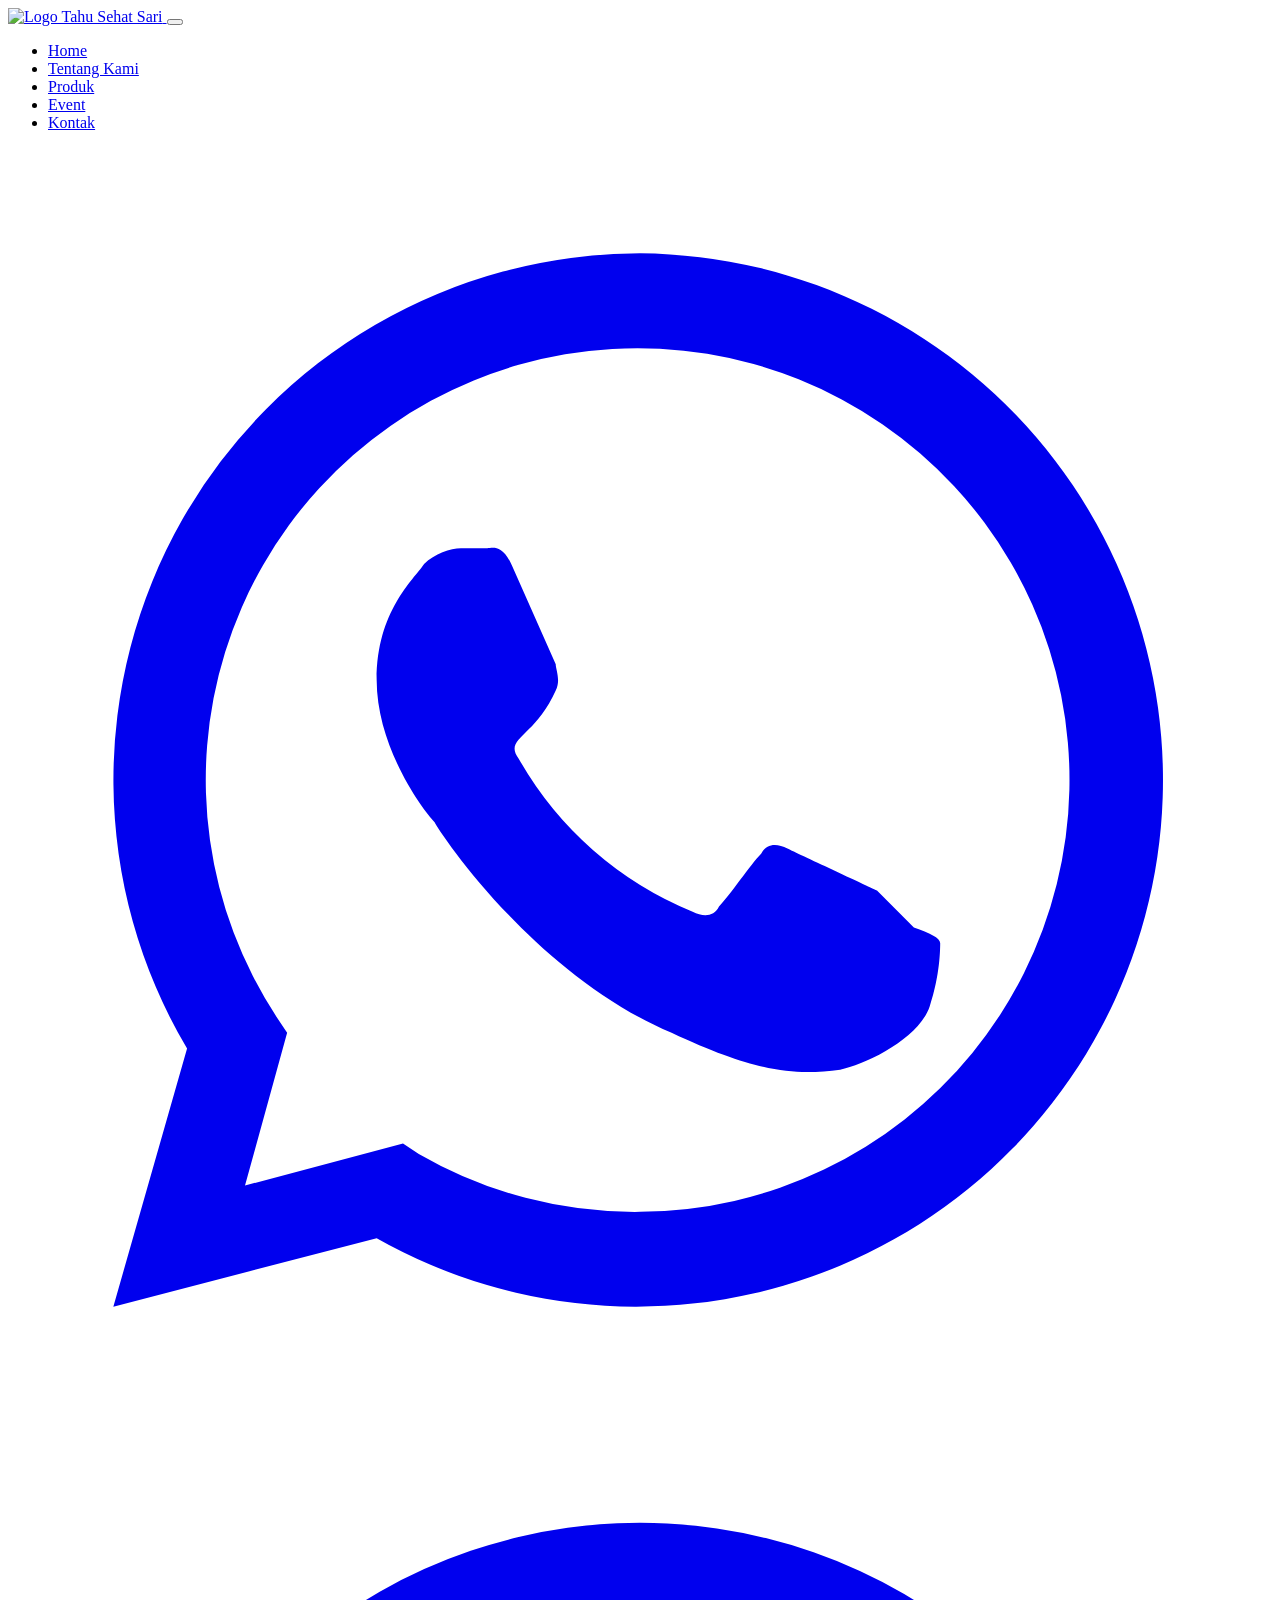
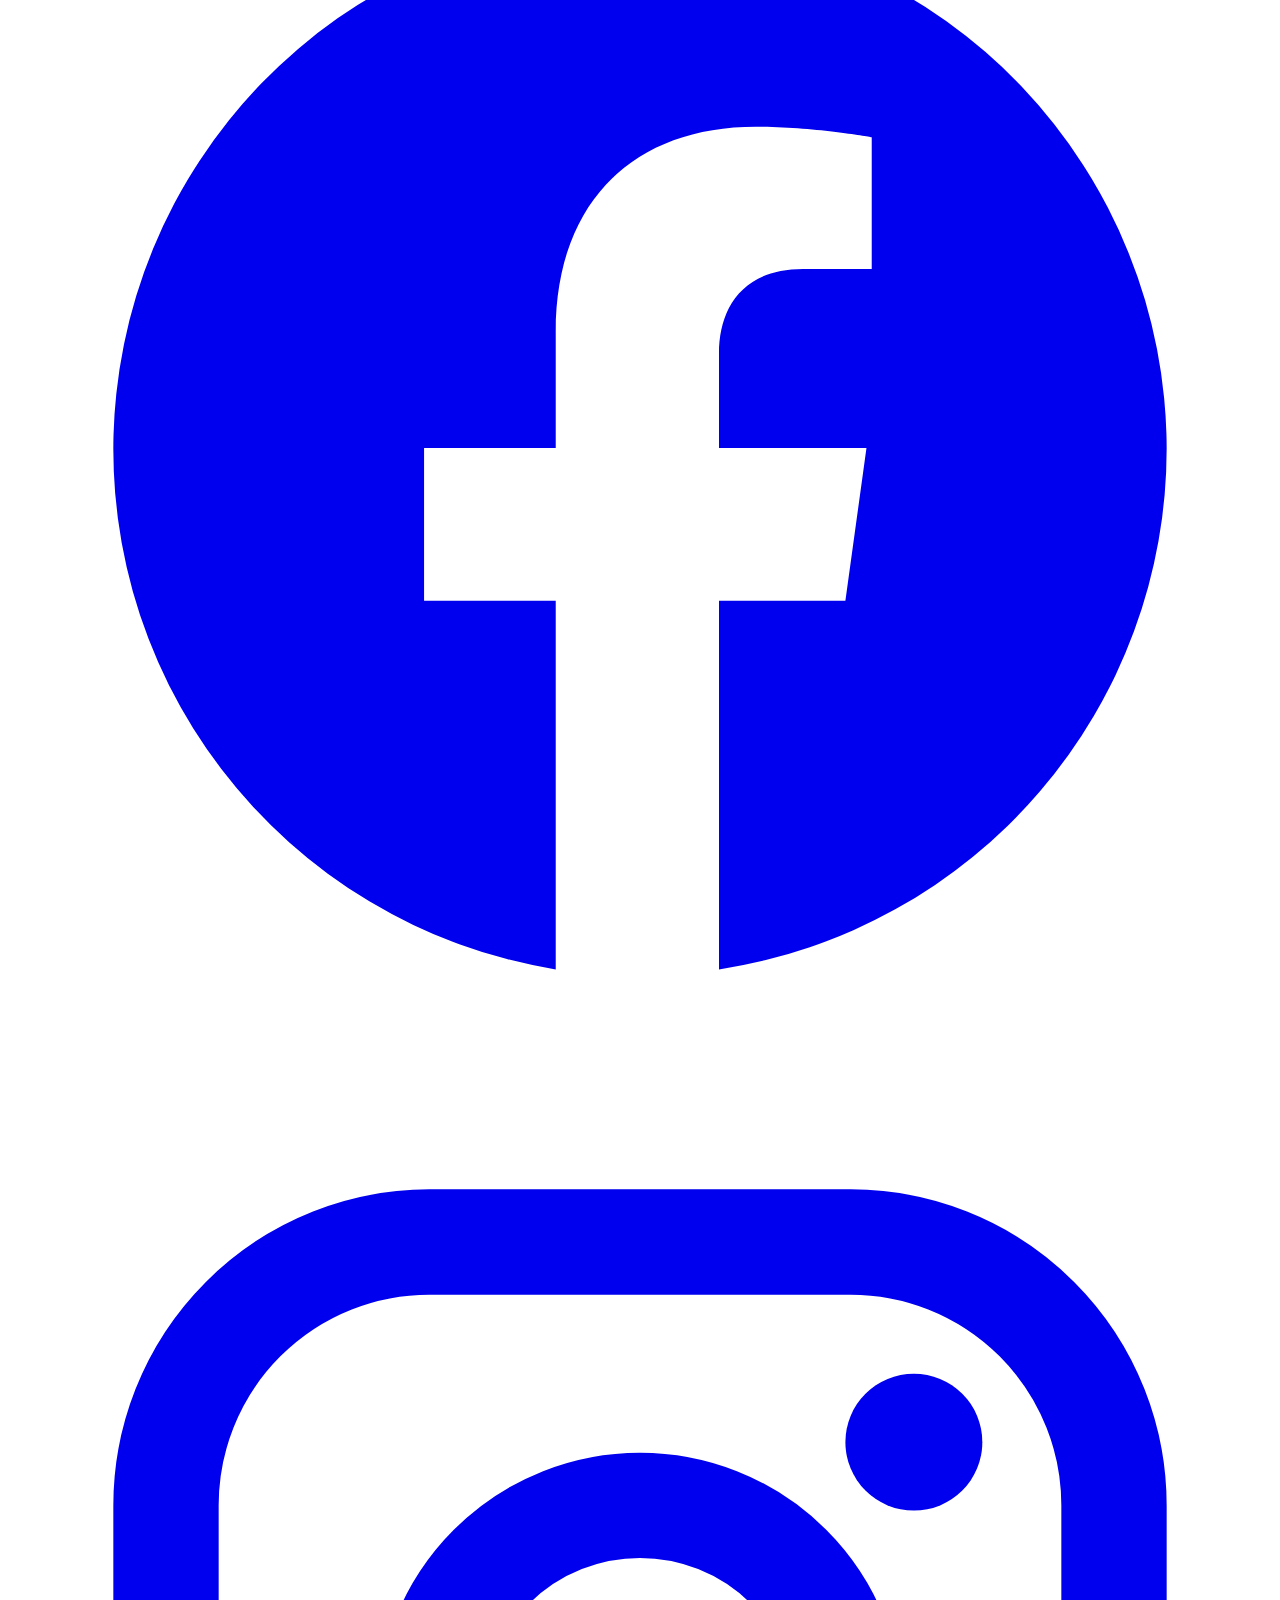
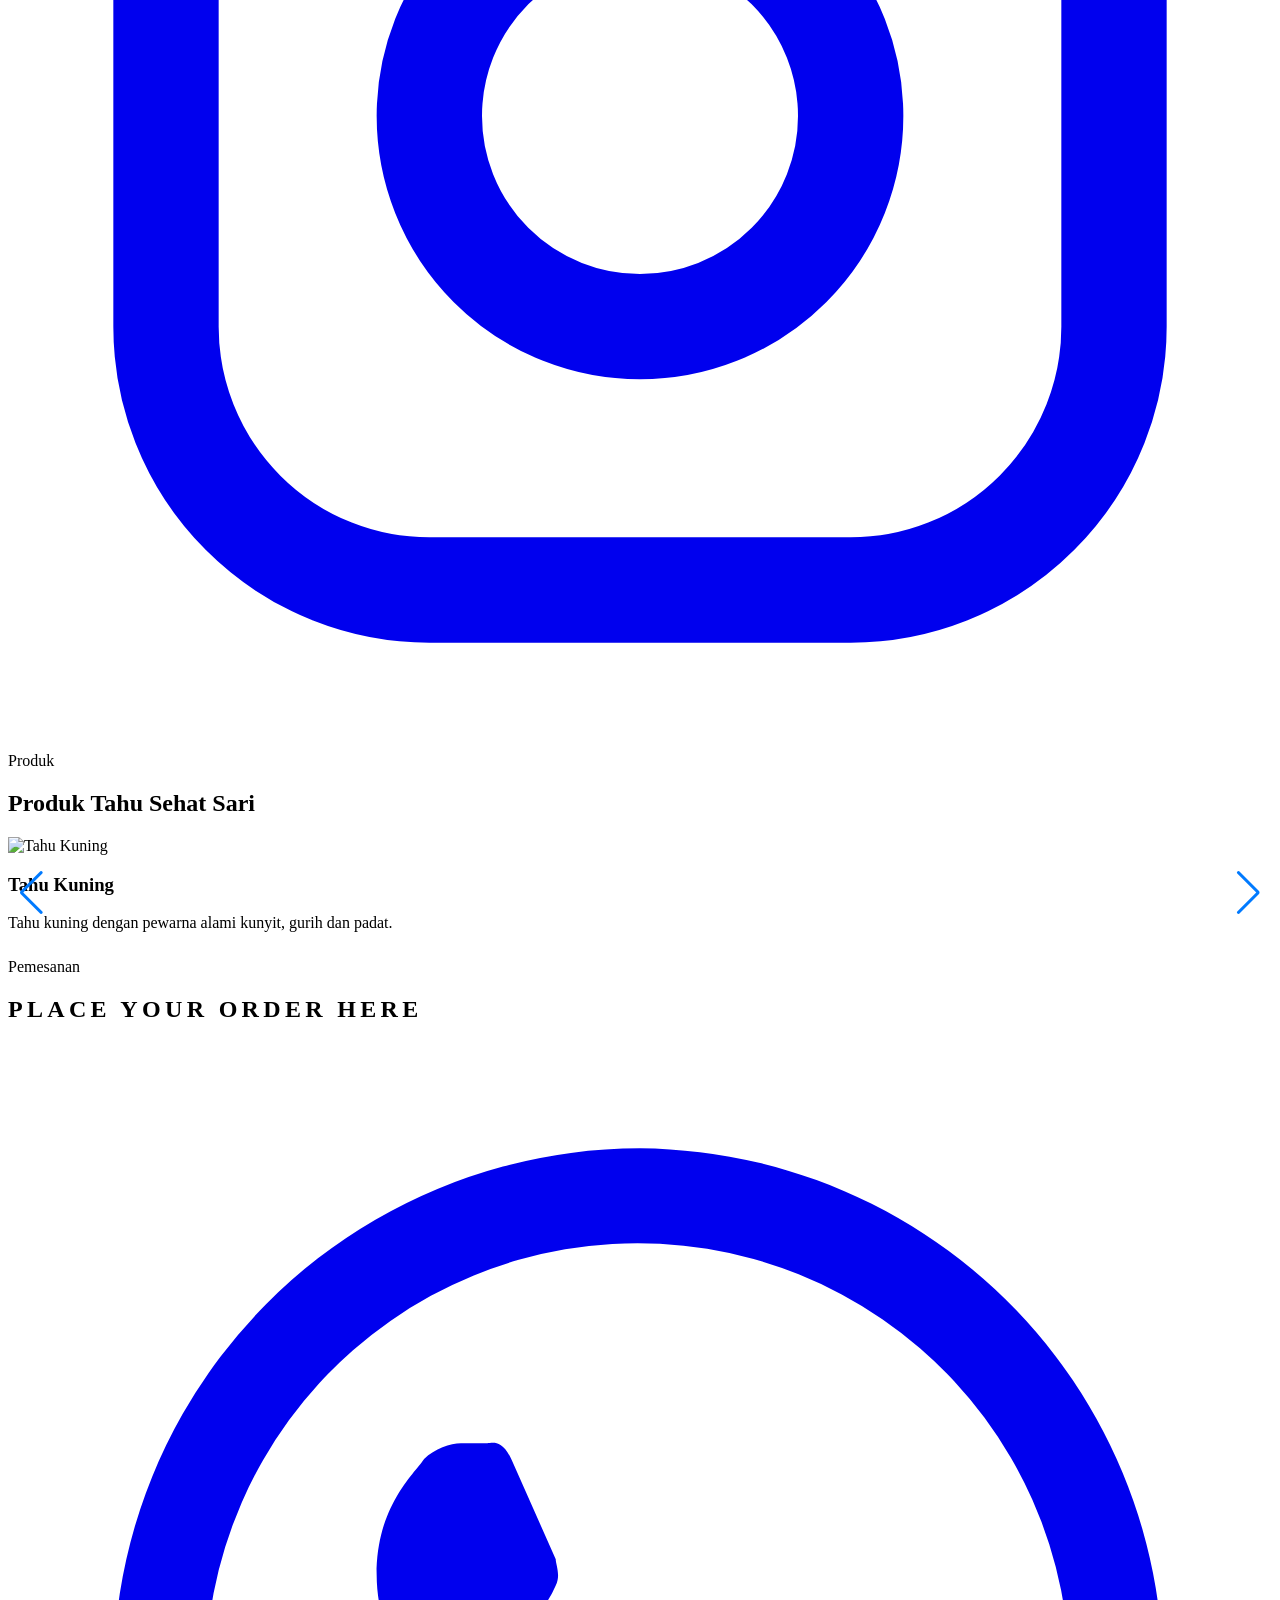
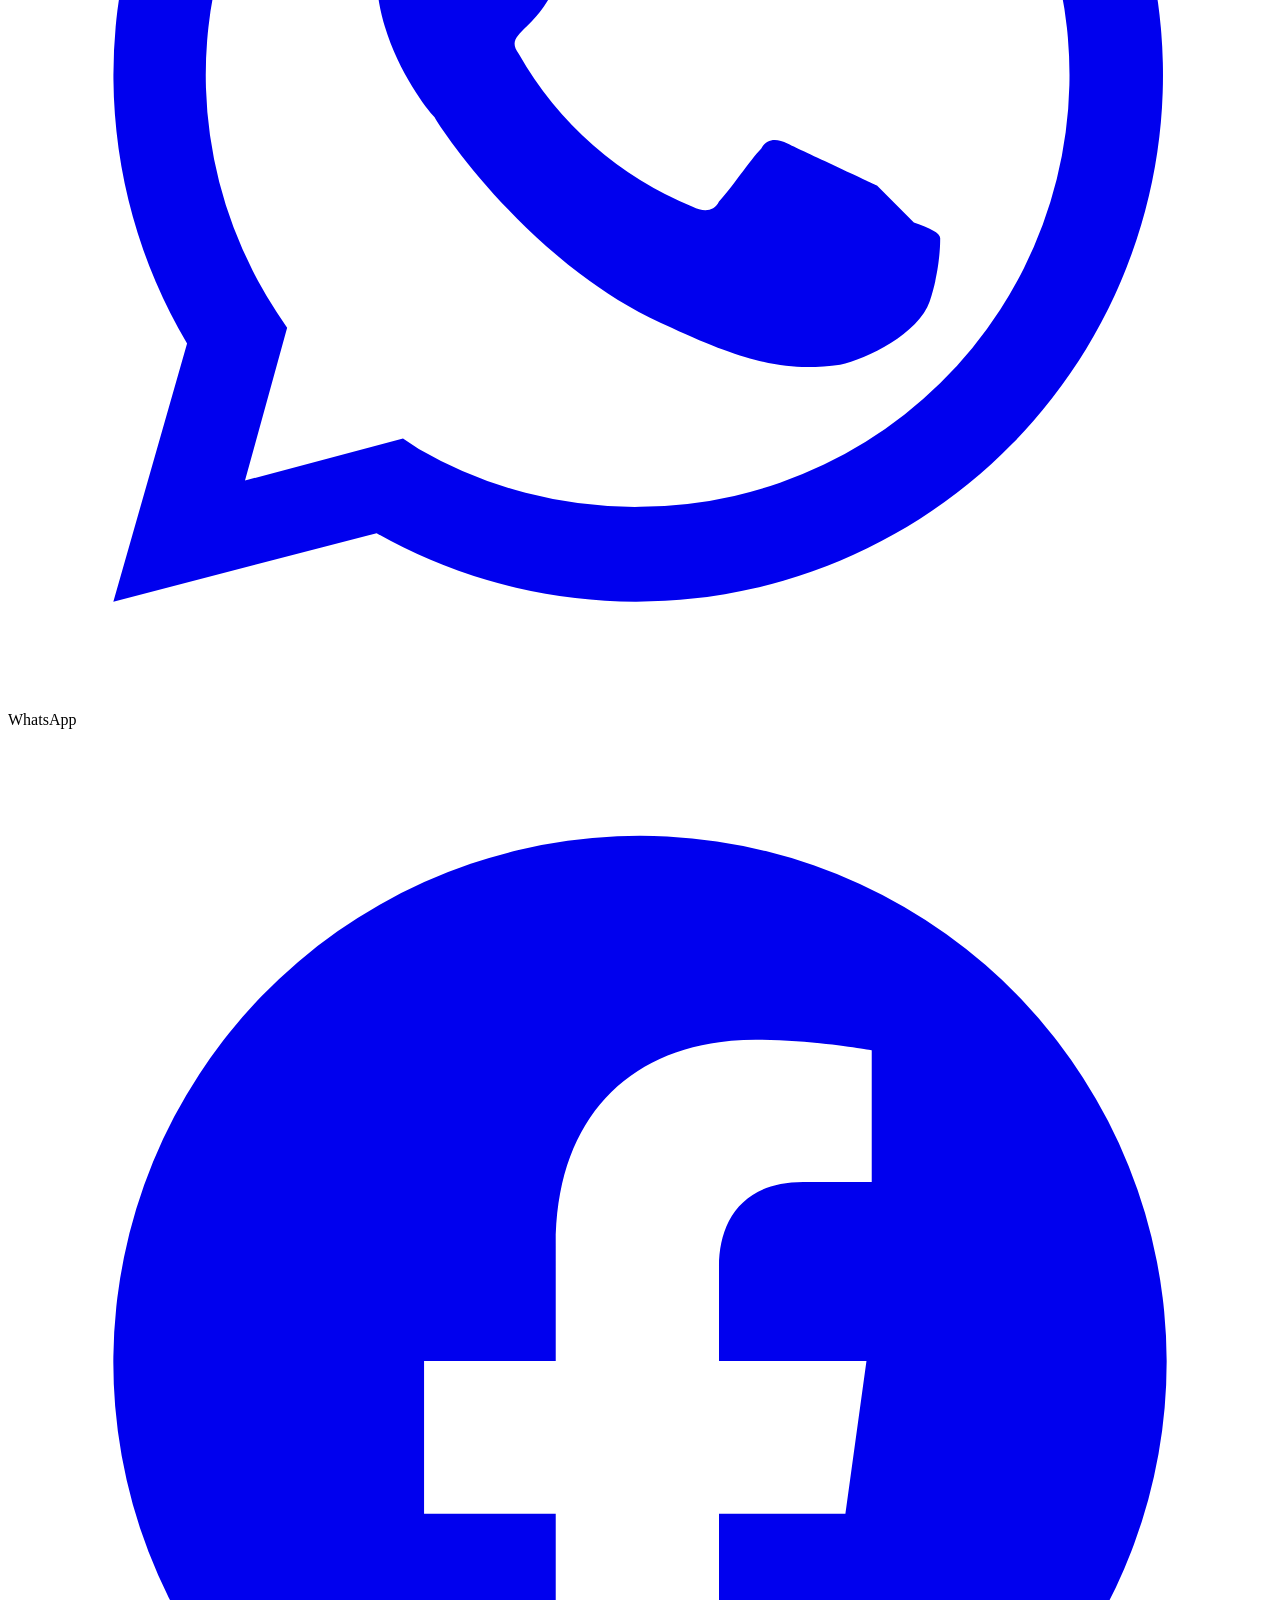
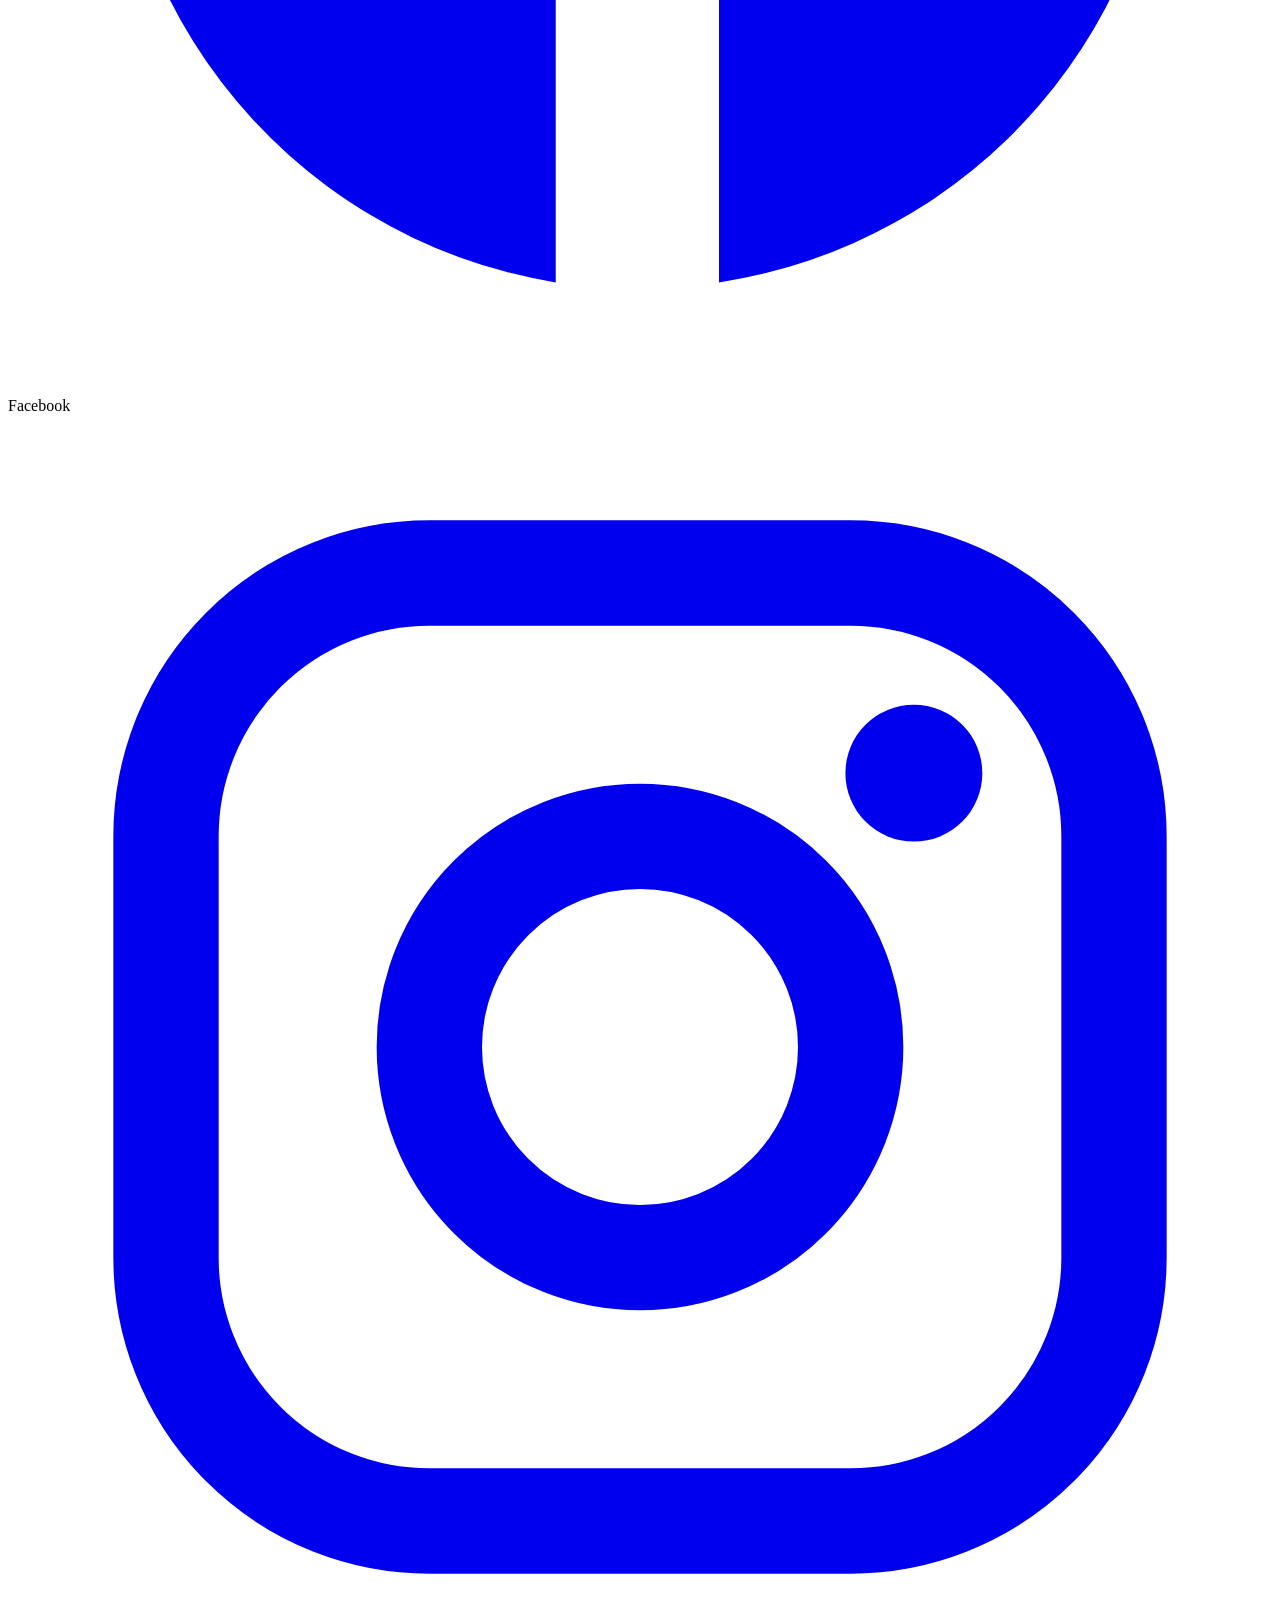
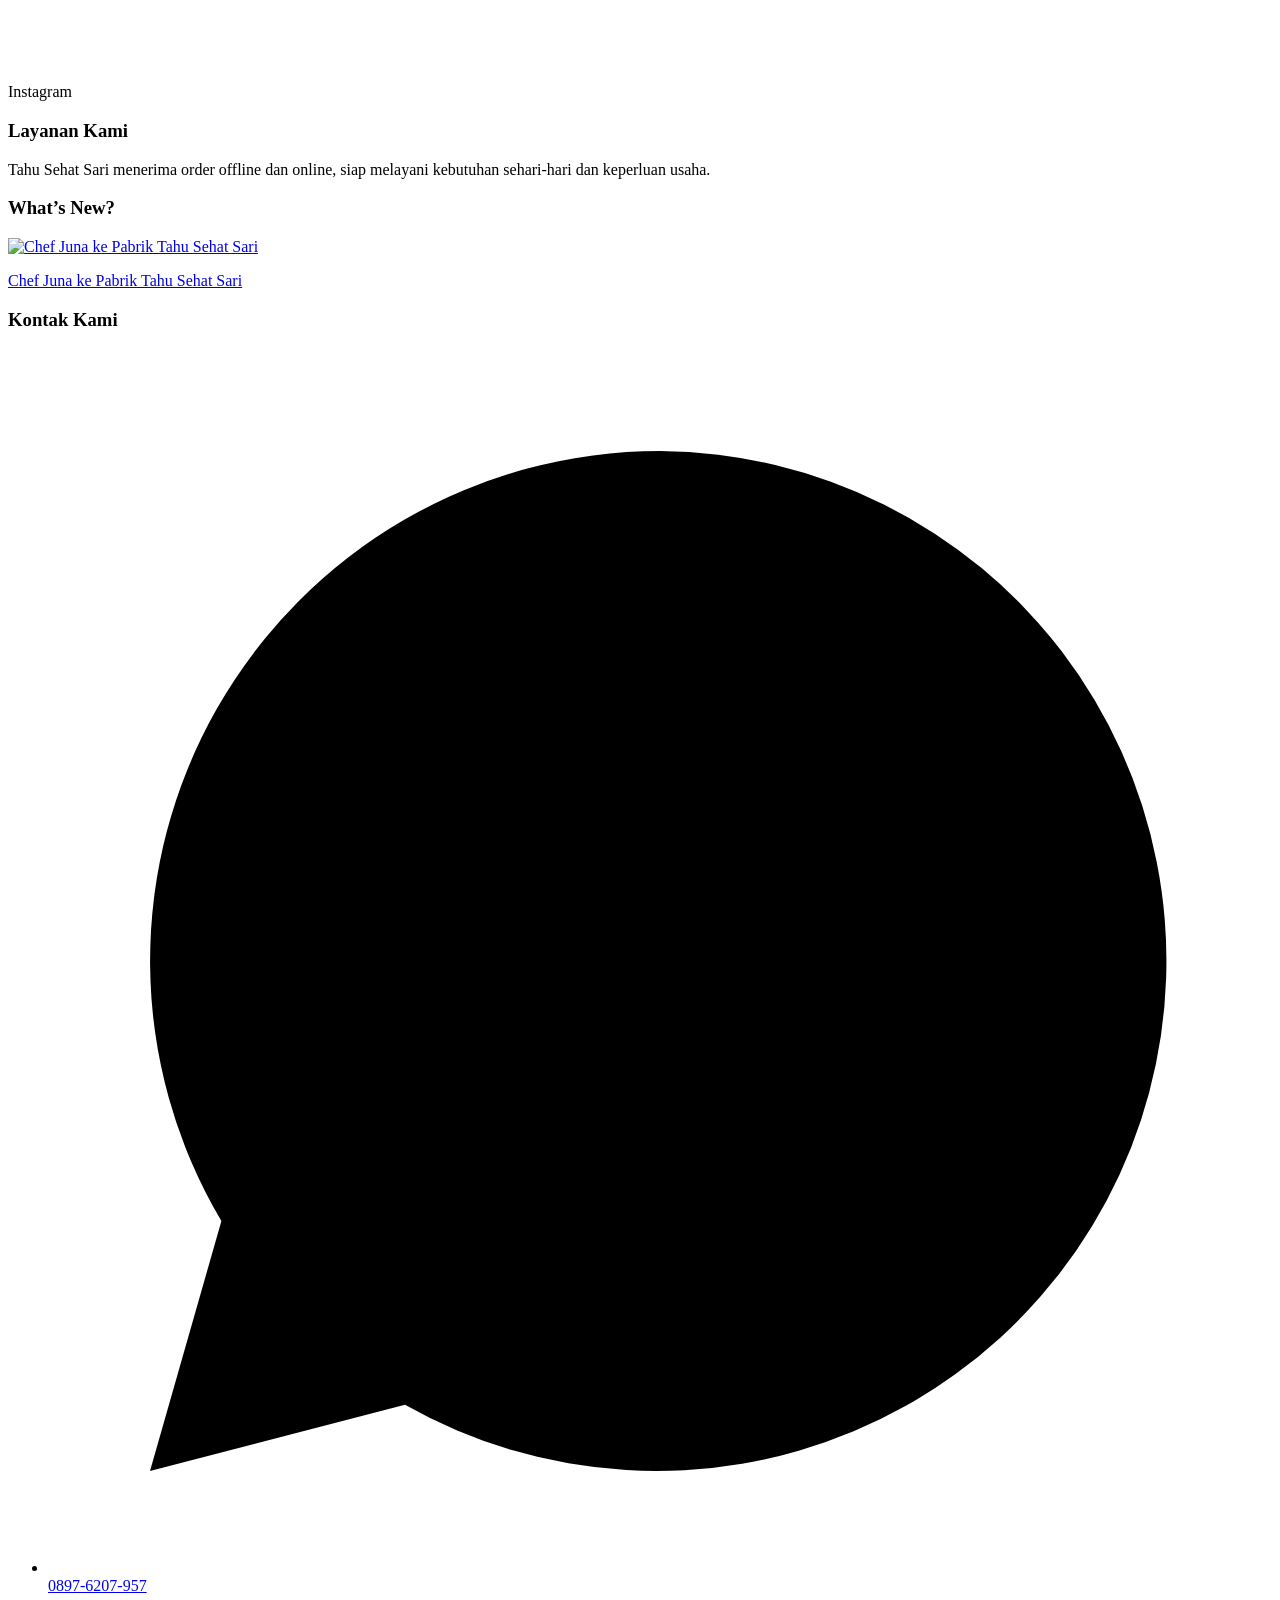
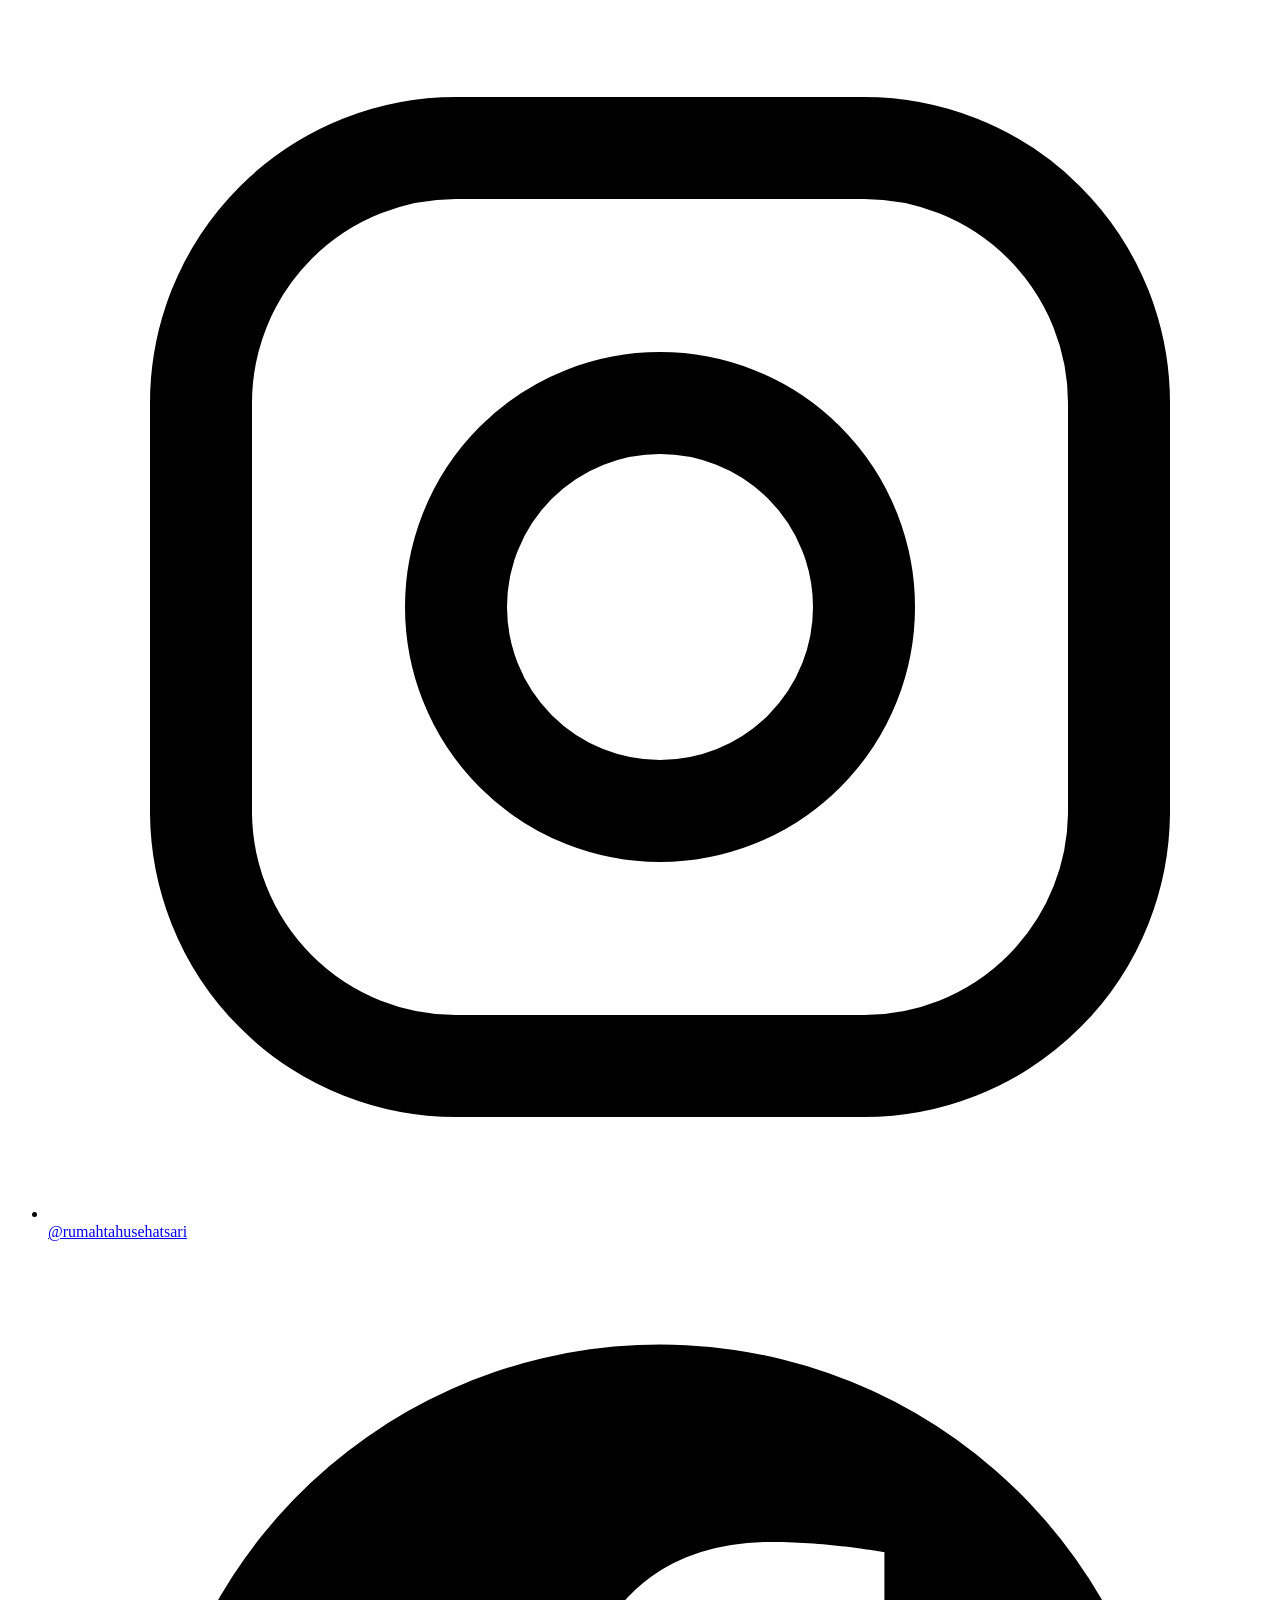
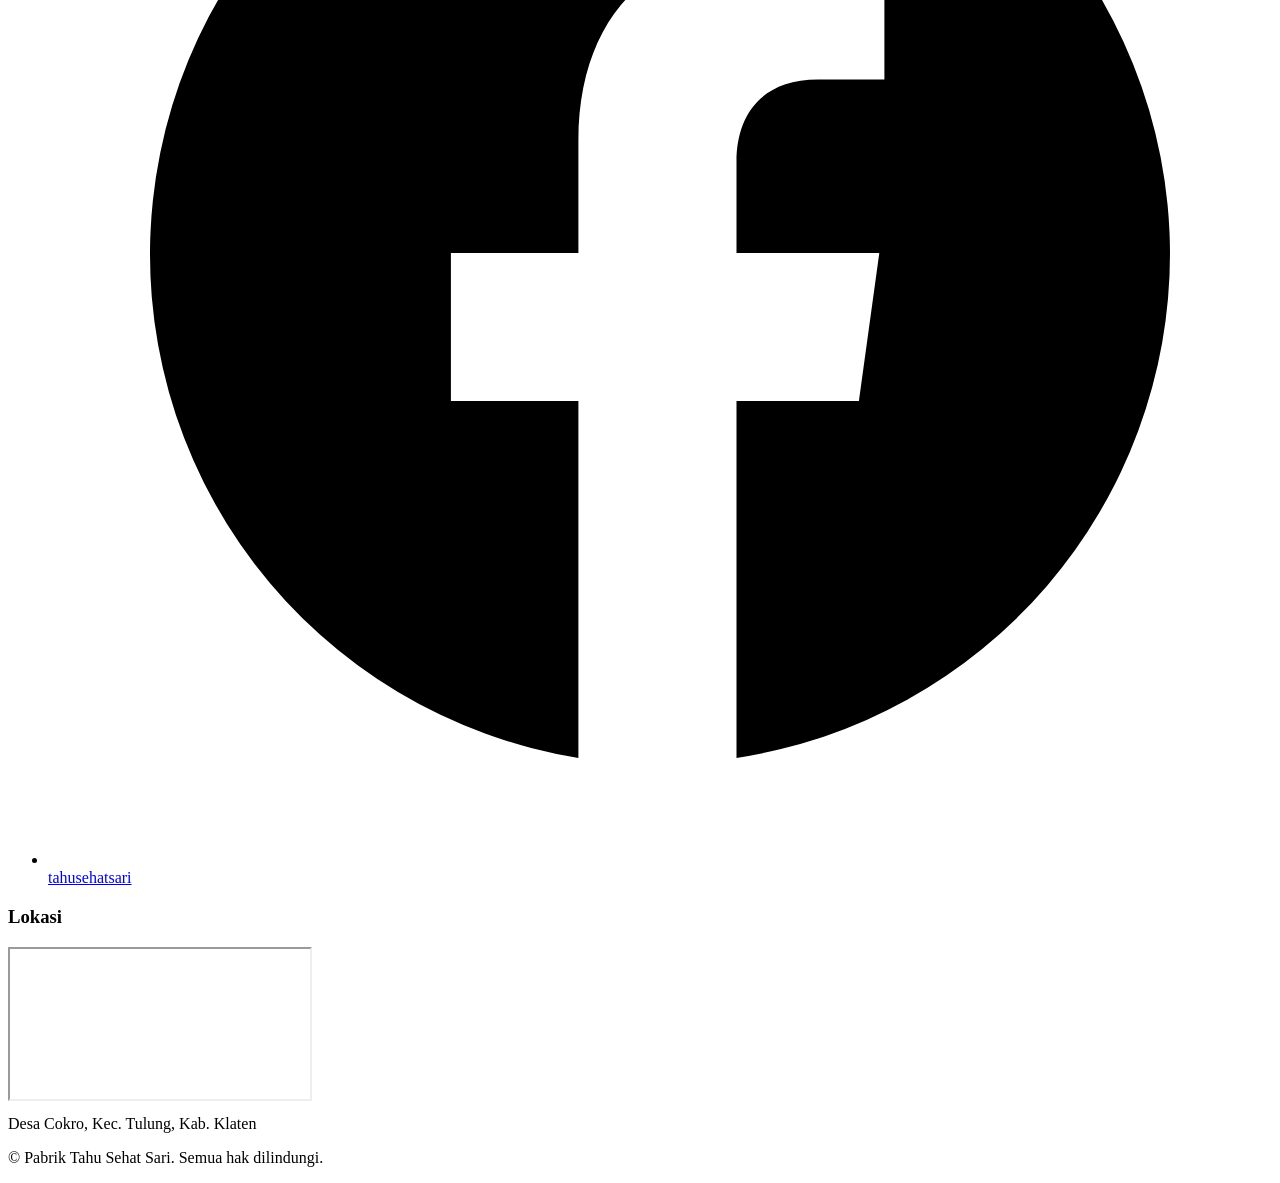
==== produk.html @ ce1b613a "Add files via upload" ====
<!DOCTYPE html>
<html lang="id">
<head>
  <meta charset="UTF-8" />
  <meta name="viewport" content="width=device-width, initial-scale=1.0" />
  <title>Produk — Pabrik Tahu Sehat Sari</title>
  <meta name="description" content="Produk Tahu Sehat Sari: tahu kuning, tahu putih, dan aneka olahan tahu sehat lainnya. Pesan melalui WhatsApp, Facebook, atau Instagram." />

  <link rel="icon" type="image/png" href="assets/logo-transparent.png" />
  <link rel="preconnect" href="https://fonts.googleapis.com" />
  <link rel="preconnect" href="https://fonts.gstatic.com" crossorigin />
  <link href="https://fonts.googleapis.com/css2?family=Poppins:wght@400;500;600;700&display=swap" rel="stylesheet" />
  <link rel="stylesheet" href="https://cdn.jsdelivr.net/npm/swiper@11/swiper-bundle.min.css" />
  <link rel="stylesheet" href="css/style.css" />
</head>
<body>

  <!-- ================= NAVBAR ================= -->
  <header class="navbar">
    <div class="container navbar__inner">
      <a href="index.html" class="navbar__logo" aria-label="Beranda Tahu Sehat Sari">
        <img src="assets/logo-transparent.png" alt="Logo Tahu Sehat Sari" />
      </a>

      <button class="navbar__toggle" aria-label="Buka menu navigasi" aria-expanded="false">
        <span></span><span></span><span></span>
      </button>

      <nav aria-label="Navigasi utama">
        <ul class="navbar__menu">
          <li><a href="index.html" class="navbar__link">Home</a></li>
          <li><a href="tentang-kami.html" class="navbar__link">Tentang Kami</a></li>
          <li><a href="produk.html" class="navbar__link active">Produk</a></li>
          <li><a href="event.html" class="navbar__link">Event</a></li>
          <li><a href="kontak.html" class="navbar__link">Kontak</a></li>
        </ul>
      </nav>

      <div class="navbar__socials">
        <a class="social-btn" href="https://wa.me/628976207957" target="_blank" rel="noopener" aria-label="WhatsApp">
          <svg viewBox="0 0 24 24" fill="currentColor"><path d="M12 2a10 10 0 0 0-8.6 15.1L2 22l5-1.3A10 10 0 1 0 12 2Zm0 18.2a8.2 8.2 0 0 1-4.2-1.1l-.3-.2-3 .8.8-2.9-.2-.3A8.2 8.2 0 1 1 12 20.2Zm4.5-6.1c-.2-.1-1.5-.7-1.7-.8-.2-.1-.4-.1-.5.1-.2.2-.6.8-.8 1-.1.2-.3.2-.5.1a6.7 6.7 0 0 1-3.3-2.9c-.3-.4.3-.4.7-1.3.1-.2 0-.4 0-.5l-.8-1.8c-.2-.5-.4-.4-.5-.4h-.5c-.2 0-.5.1-.7.3-.2.3-.9.9-.9 2.2s.9 2.5 1.1 2.7c.1.2 1.9 2.9 4.5 4 1.7.8 2.4.8 3.2.7.5-.1 1.5-.6 1.7-1.2.2-.6.2-1.1.2-1.2 0-.1-.2-.2-.5-.3Z"/></svg>
        </a>
        <a class="social-btn" href="https://facebook.com/tahusehatsari" target="_blank" rel="noopener" aria-label="Facebook">
          <svg viewBox="0 0 24 24" fill="currentColor"><path d="M22 12a10 10 0 1 0-11.6 9.9v-7H7.9V12h2.5V9.8c0-2.5 1.5-3.9 3.8-3.9 1.1 0 2.2.2 2.2.2v2.5h-1.3c-1.2 0-1.6.8-1.6 1.6V12h2.8l-.4 2.9h-2.4v7A10 10 0 0 0 22 12Z"/></svg>
        </a>
        <a class="social-btn" href="https://instagram.com/rumahtahusehatsari" target="_blank" rel="noopener" aria-label="Instagram">
          <svg viewBox="0 0 24 24" fill="none" stroke="currentColor" stroke-width="2"><rect x="3" y="3" width="18" height="18" rx="5"/><circle cx="12" cy="12" r="4"/><circle cx="17.2" cy="6.8" r="1.3" fill="currentColor" stroke="none"/></svg>
        </a>
      </div>
    </div>
  </header>

  <main>
    <!-- ================= PRODUK ================= -->
    <section class="section products">
      <div class="container">
        <span class="section__eyebrow">Produk</span>
        <h2 class="section__title section__title--underline">Produk Tahu Sehat Sari</h2>

        <div class="swiper products__swiper">
          <div class="swiper-wrapper">
            <div class="swiper-slide">
              <article class="product-card">
                <img src="assets/gambar-tahu/tahu kuning.png" alt="Tahu Kuning" loading="lazy" />
                <h3>Tahu Kuning</h3>
                <p>Tahu kuning dengan pewarna alami kunyit, gurih dan padat.</p>
              </article>
            </div>
            <div class="swiper-slide">
              <article class="product-card">
                <img src="assets/gambar-tahu/tahu putih.png" alt="Tahu Putih" loading="lazy" />
                <h3>Tahu Putih</h3>
                <p>Tahu putih segar bertekstur lembut dari air mineral alami.</p>
              </article>
            </div>
            <div class="swiper-slide">
              <article class="product-card">
                <img src="assets/gambar-tahu/nugget tahu.png" alt="Nugget Tahu" loading="lazy" />
                <h3>Nugget Tahu</h3>
                <p>Olahan tahu praktis, cocok untuk lauk dan camilan sehat.</p>
              </article>
            </div>
            <div class="swiper-slide">
              <article class="product-card">
                <img src="assets/tahu-kuning.jpeg" alt="Tahu Kuning kemasan" loading="lazy" />
                <h3>Tahu Kuning Kemasan</h3>
                <p>Dikemas higienis dengan plastik standar food grade.</p>
              </article>
            </div>
            <div class="swiper-slide">
              <article class="product-card">
                <img src="assets/tahu-putih.jpeg" alt="Tahu Putih kemasan" loading="lazy" />
                <h3>Tahu Putih Kemasan</h3>
                <p>Siap kirim untuk kebutuhan rumah tangga maupun usaha.</p>
              </article>
            </div>
          </div>
          <div class="swiper-pagination"></div>
          <div class="swiper-button-prev"></div>
          <div class="swiper-button-next"></div>
        </div>
      </div>
    </section>

    <!-- ================= PEMESANAN ================= -->
    <section class="section order" style="padding-top: 10px;">
      <div class="container">
        <span class="section__eyebrow">Pemesanan</span>
        <h2 class="section__title section__title--underline" style="letter-spacing:0.18em">PLACE YOUR ORDER HERE</h2>

        <div class="order__socials">
          <div class="reveal">
            <a class="social-btn" href="https://wa.me/628976207957" target="_blank" rel="noopener" aria-label="Pesan lewat WhatsApp">
              <svg viewBox="0 0 24 24" fill="currentColor"><path d="M12 2a10 10 0 0 0-8.6 15.1L2 22l5-1.3A10 10 0 1 0 12 2Zm0 18.2a8.2 8.2 0 0 1-4.2-1.1l-.3-.2-3 .8.8-2.9-.2-.3A8.2 8.2 0 1 1 12 20.2Zm4.5-6.1c-.2-.1-1.5-.7-1.7-.8-.2-.1-.4-.1-.5.1-.2.2-.6.8-.8 1-.1.2-.3.2-.5.1a6.7 6.7 0 0 1-3.3-2.9c-.3-.4.3-.4.7-1.3.1-.2 0-.4 0-.5l-.8-1.8c-.2-.5-.4-.4-.5-.4h-.5c-.2 0-.5.1-.7.3-.2.3-.9.9-.9 2.2s.9 2.5 1.1 2.7c.1.2 1.9 2.9 4.5 4 1.7.8 2.4.8 3.2.7.5-.1 1.5-.6 1.7-1.2.2-.6.2-1.1.2-1.2 0-.1-.2-.2-.5-.3Z"/></svg>
            </a>
            <span>WhatsApp</span>
          </div>

          <div class="reveal">
            <a class="social-btn" href="https://facebook.com/tahusehatsari" target="_blank" rel="noopener" aria-label="Pesan lewat Facebook">
              <svg viewBox="0 0 24 24" fill="currentColor"><path d="M22 12a10 10 0 1 0-11.6 9.9v-7H7.9V12h2.5V9.8c0-2.5 1.5-3.9 3.8-3.9 1.1 0 2.2.2 2.2.2v2.5h-1.3c-1.2 0-1.6.8-1.6 1.6V12h2.8l-.4 2.9h-2.4v7A10 10 0 0 0 22 12Z"/></svg>
            </a>
            <span>Facebook</span>
          </div>

          <div class="reveal">
            <a class="social-btn" href="https://instagram.com/rumahtahusehatsari" target="_blank" rel="noopener" aria-label="Pesan lewat Instagram">
              <svg viewBox="0 0 24 24" fill="none" stroke="currentColor" stroke-width="2"><rect x="3" y="3" width="18" height="18" rx="5"/><circle cx="12" cy="12" r="4"/><circle cx="17.2" cy="6.8" r="1.3" fill="currentColor" stroke="none"/></svg>
            </a>
            <span>Instagram</span>
          </div>
        </div>
      </div>
    </section>
  </main>

  <!-- ================= FOOTER ================= -->
  <footer class="footer">
    <div class="container footer__grid">
      <div>
        <h3>Layanan Kami</h3>
        <p>Tahu Sehat Sari menerima order offline dan online, siap melayani kebutuhan sehari-hari dan keperluan usaha.</p>
      </div>

      <div class="footer__news">
        <h3>What&rsquo;s New?</h3>
        <a href="event.html">
          <img src="assets/event/1a.jpg" alt="Chef Juna ke Pabrik Tahu Sehat Sari" loading="lazy" />
          <p>Chef Juna ke Pabrik Tahu Sehat Sari</p>
        </a>
      </div>

      <div>
        <h3>Kontak Kami</h3>
        <ul class="footer__contact">
          <li>
            <svg viewBox="0 0 24 24" fill="currentColor"><path d="M12 2a10 10 0 0 0-8.6 15.1L2 22l5-1.3A10 10 0 1 0 12 2Z"/></svg>
            <a href="https://wa.me/628976207957" target="_blank" rel="noopener">0897-6207-957</a>
          </li>
          <li>
            <svg viewBox="0 0 24 24" fill="none" stroke="currentColor" stroke-width="2"><rect x="3" y="3" width="18" height="18" rx="5"/><circle cx="12" cy="12" r="4"/></svg>
            <a href="https://instagram.com/rumahtahusehatsari" target="_blank" rel="noopener">@rumahtahusehatsari</a>
          </li>
          <li>
            <svg viewBox="0 0 24 24" fill="currentColor"><path d="M22 12a10 10 0 1 0-11.6 9.9v-7H7.9V12h2.5V9.8c0-2.5 1.5-3.9 3.8-3.9 1.1 0 2.2.2 2.2.2v2.5h-1.3c-1.2 0-1.6.8-1.6 1.6V12h2.8l-.4 2.9h-2.4v7A10 10 0 0 0 22 12Z"/></svg>
            <a href="https://facebook.com/tahusehatsari" target="_blank" rel="noopener">tahusehatsari</a>
          </li>
        </ul>
      </div>

      <div>
        <h3>Lokasi</h3>
        <iframe class="footer__map" title="Lokasi Pabrik Tahu Sehat Sari"
          src="https://www.google.com/maps?q=Pabrik+Tahu+Sari+Cokro+Tulung+Klaten&output=embed"
          loading="lazy" referrerpolicy="no-referrer-when-downgrade"></iframe>
        <p style="margin-top:10px">Desa Cokro, Kec. Tulung, Kab. Klaten</p>
      </div>
    </div>

    <div class="container footer__bottom">
      <p>&copy; <span id="year"></span> Pabrik Tahu Sehat Sari. Semua hak dilindungi.</p>
    </div>
  </footer>

  <script src="https://cdn.jsdelivr.net/npm/swiper@11/swiper-bundle.min.js"></script>
  <script src="js/main.js"></script>
</body>
</html>
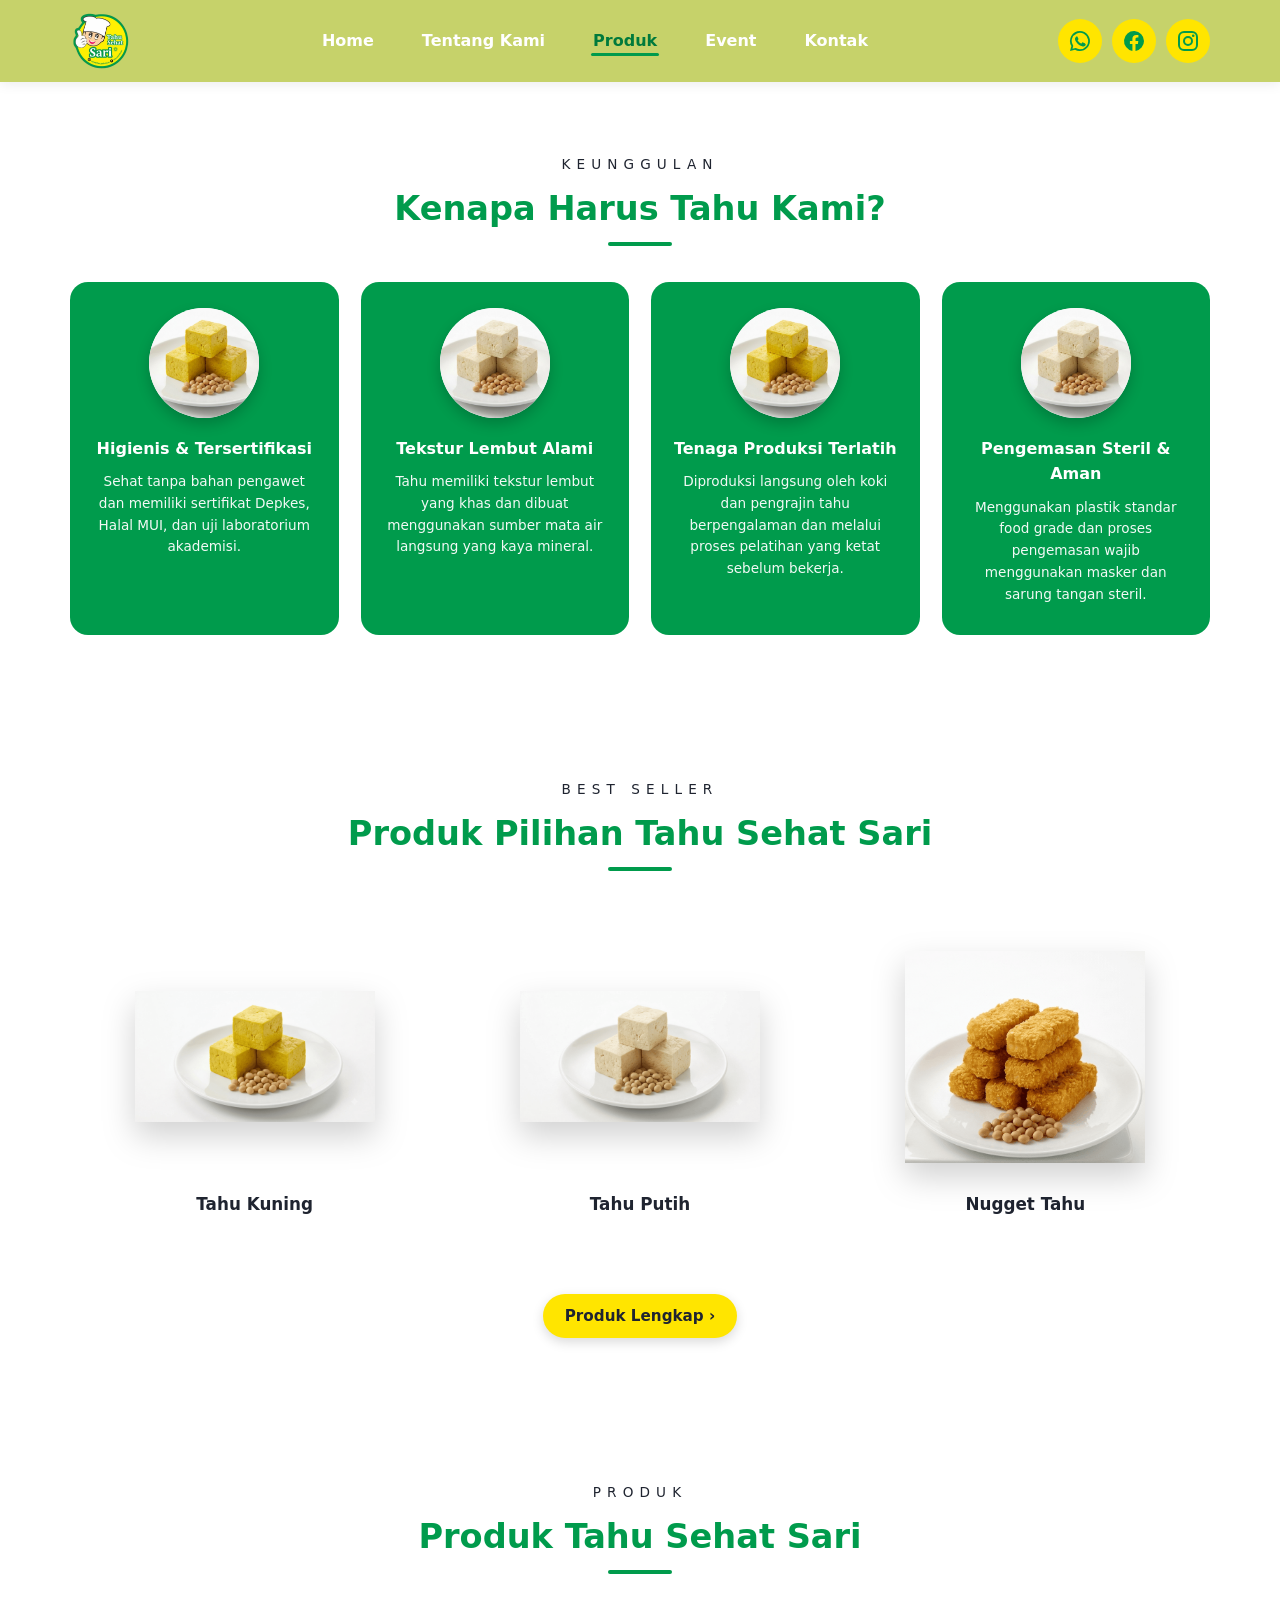
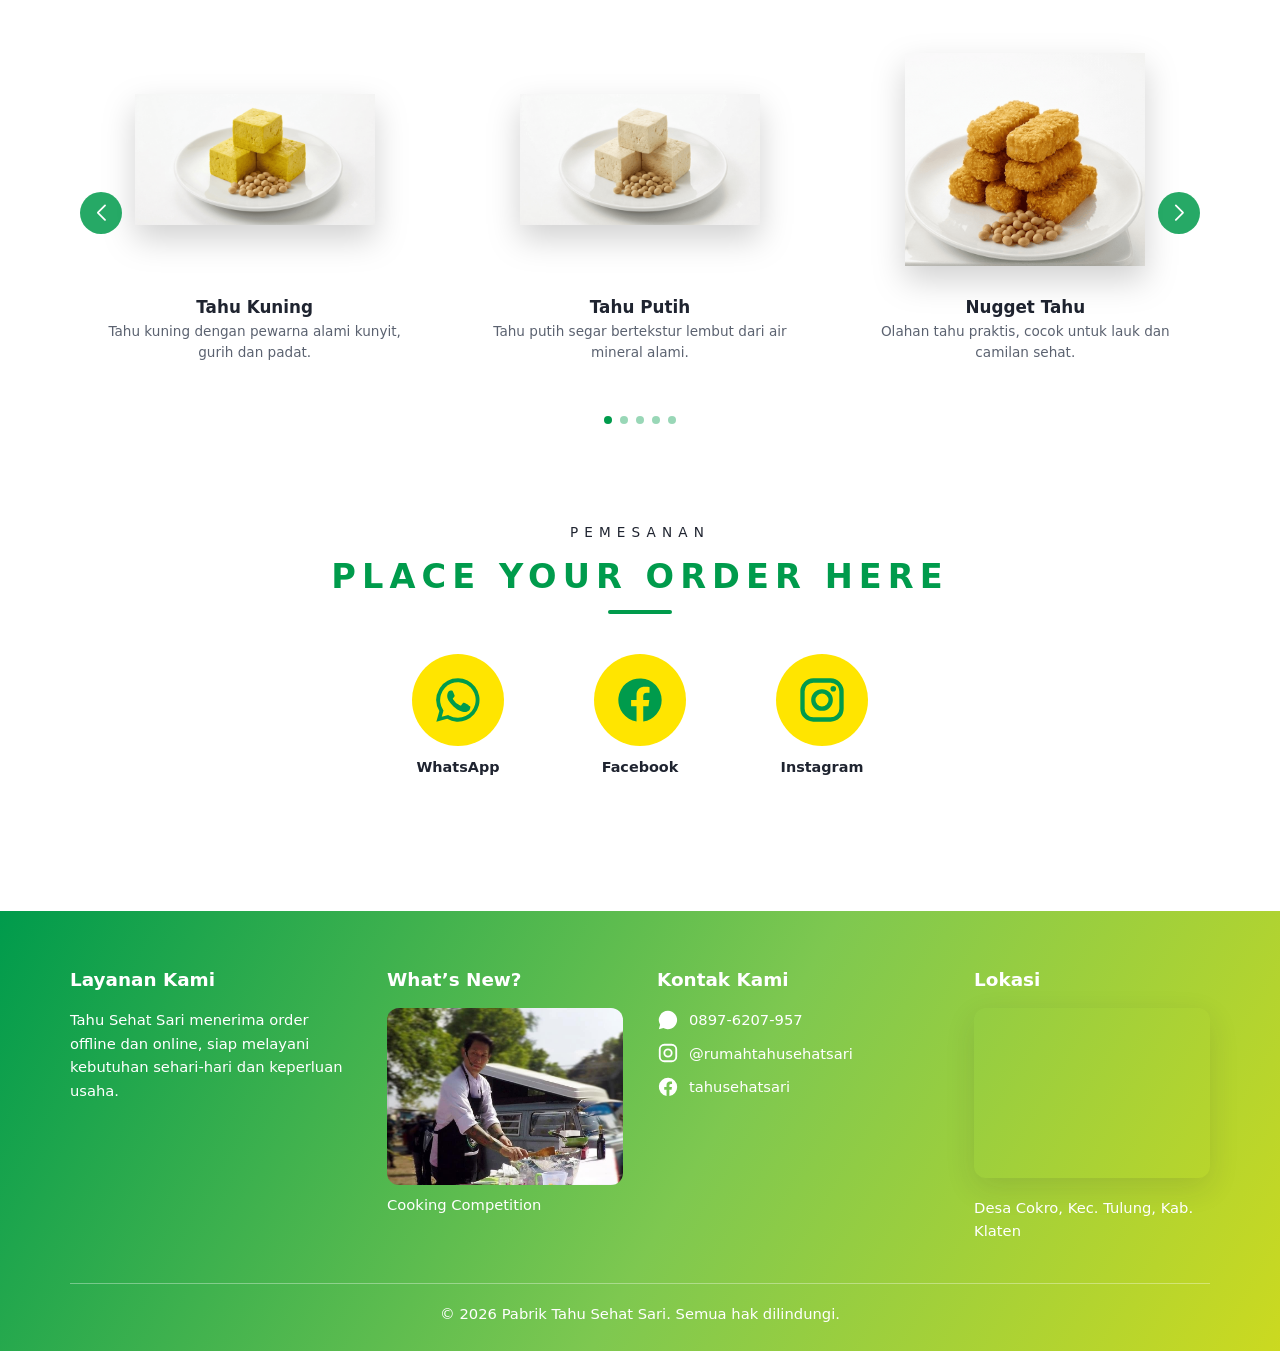
==== commit eb2e3eb2: "Refactor HTML structure and improve formatting" ====
--- a/produk.html
+++ b/produk.html
@@ -1,10 +1,12 @@
 <!DOCTYPE html>
 <html lang="id">
+
 <head>
   <meta charset="UTF-8" />
   <meta name="viewport" content="width=device-width, initial-scale=1.0" />
   <title>Produk — Pabrik Tahu Sehat Sari</title>
-  <meta name="description" content="Produk Tahu Sehat Sari: tahu kuning, tahu putih, dan aneka olahan tahu sehat lainnya. Pesan melalui WhatsApp, Facebook, atau Instagram." />
+  <meta name="description"
+    content="Produk Tahu Sehat Sari: tahu kuning, tahu putih, dan aneka olahan tahu sehat lainnya. Pesan melalui WhatsApp, Facebook, atau Instagram." />
 
   <link rel="icon" type="image/png" href="assets/logo-transparent.png" />
   <link rel="preconnect" href="https://fonts.googleapis.com" />
@@ -13,6 +15,7 @@
   <link rel="stylesheet" href="https://cdn.jsdelivr.net/npm/swiper@11/swiper-bundle.min.css" />
   <link rel="stylesheet" href="css/style.css" />
 </head>
+
 <body>
 
   <!-- ================= NAVBAR ================= -->
@@ -38,19 +41,103 @@
 
       <div class="navbar__socials">
         <a class="social-btn" href="https://wa.me/628976207957" target="_blank" rel="noopener" aria-label="WhatsApp">
-          <svg viewBox="0 0 24 24" fill="currentColor"><path d="M12 2a10 10 0 0 0-8.6 15.1L2 22l5-1.3A10 10 0 1 0 12 2Zm0 18.2a8.2 8.2 0 0 1-4.2-1.1l-.3-.2-3 .8.8-2.9-.2-.3A8.2 8.2 0 1 1 12 20.2Zm4.5-6.1c-.2-.1-1.5-.7-1.7-.8-.2-.1-.4-.1-.5.1-.2.2-.6.8-.8 1-.1.2-.3.2-.5.1a6.7 6.7 0 0 1-3.3-2.9c-.3-.4.3-.4.7-1.3.1-.2 0-.4 0-.5l-.8-1.8c-.2-.5-.4-.4-.5-.4h-.5c-.2 0-.5.1-.7.3-.2.3-.9.9-.9 2.2s.9 2.5 1.1 2.7c.1.2 1.9 2.9 4.5 4 1.7.8 2.4.8 3.2.7.5-.1 1.5-.6 1.7-1.2.2-.6.2-1.1.2-1.2 0-.1-.2-.2-.5-.3Z"/></svg>
-        </a>
-        <a class="social-btn" href="https://facebook.com/tahusehatsari" target="_blank" rel="noopener" aria-label="Facebook">
-          <svg viewBox="0 0 24 24" fill="currentColor"><path d="M22 12a10 10 0 1 0-11.6 9.9v-7H7.9V12h2.5V9.8c0-2.5 1.5-3.9 3.8-3.9 1.1 0 2.2.2 2.2.2v2.5h-1.3c-1.2 0-1.6.8-1.6 1.6V12h2.8l-.4 2.9h-2.4v7A10 10 0 0 0 22 12Z"/></svg>
-        </a>
-        <a class="social-btn" href="https://instagram.com/rumahtahusehatsari" target="_blank" rel="noopener" aria-label="Instagram">
-          <svg viewBox="0 0 24 24" fill="none" stroke="currentColor" stroke-width="2"><rect x="3" y="3" width="18" height="18" rx="5"/><circle cx="12" cy="12" r="4"/><circle cx="17.2" cy="6.8" r="1.3" fill="currentColor" stroke="none"/></svg>
+          <svg viewBox="0 0 24 24" fill="currentColor">
+            <path
+              d="M12 2a10 10 0 0 0-8.6 15.1L2 22l5-1.3A10 10 0 1 0 12 2Zm0 18.2a8.2 8.2 0 0 1-4.2-1.1l-.3-.2-3 .8.8-2.9-.2-.3A8.2 8.2 0 1 1 12 20.2Zm4.5-6.1c-.2-.1-1.5-.7-1.7-.8-.2-.1-.4-.1-.5.1-.2.2-.6.8-.8 1-.1.2-.3.2-.5.1a6.7 6.7 0 0 1-3.3-2.9c-.3-.4.3-.4.7-1.3.1-.2 0-.4 0-.5l-.8-1.8c-.2-.5-.4-.4-.5-.4h-.5c-.2 0-.5.1-.7.3-.2.3-.9.9-.9 2.2s.9 2.5 1.1 2.7c.1.2 1.9 2.9 4.5 4 1.7.8 2.4.8 3.2.7.5-.1 1.5-.6 1.7-1.2.2-.6.2-1.1.2-1.2 0-.1-.2-.2-.5-.3Z" />
+          </svg>
+        </a>
+        <a class="social-btn" href="https://facebook.com/tahusehatsari" target="_blank" rel="noopener"
+          aria-label="Facebook">
+          <svg viewBox="0 0 24 24" fill="currentColor">
+            <path
+              d="M22 12a10 10 0 1 0-11.6 9.9v-7H7.9V12h2.5V9.8c0-2.5 1.5-3.9 3.8-3.9 1.1 0 2.2.2 2.2.2v2.5h-1.3c-1.2 0-1.6.8-1.6 1.6V12h2.8l-.4 2.9h-2.4v7A10 10 0 0 0 22 12Z" />
+          </svg>
+        </a>
+        <a class="social-btn" href="https://instagram.com/rumahtahusehatsari" target="_blank" rel="noopener"
+          aria-label="Instagram">
+          <svg viewBox="0 0 24 24" fill="none" stroke="currentColor" stroke-width="2">
+            <rect x="3" y="3" width="18" height="18" rx="5" />
+            <circle cx="12" cy="12" r="4" />
+            <circle cx="17.2" cy="6.8" r="1.3" fill="currentColor" stroke="none" />
+          </svg>
         </a>
       </div>
     </div>
   </header>
 
   <main>
+    <!-- ================= KEUNGGULAN ================= -->
+    <section class="section features">
+      <div class="container">
+        <span class="section__eyebrow">Keunggulan</span>
+        <h2 class="section__title section__title--underline">Kenapa Harus Tahu Kami?</h2>
+
+        <div class="features__grid">
+          <article class="feature-card reveal">
+            <div class="feature-card__img"><img src="assets/tahu-kuning.jpeg" alt="Tahu kuning" loading="lazy" /></div>
+            <h3>Higienis &amp; Tersertifikasi</h3>
+            <p>Sehat tanpa bahan pengawet dan memiliki sertifikat Depkes, Halal MUI, dan uji laboratorium akademisi.</p>
+          </article>
+          <article class="feature-card reveal">
+            <div class="feature-card__img"><img src="assets/tahu-putih.jpeg" alt="Tahu putih" loading="lazy" /></div>
+            <h3>Tekstur Lembut Alami</h3>
+            <p>Tahu memiliki tekstur lembut yang khas dan dibuat menggunakan sumber mata air langsung yang kaya mineral.
+            </p>
+          </article>
+          <article class="feature-card reveal">
+            <div class="feature-card__img"><img src="assets/tahu-kuning.jpeg" alt="Tenaga produksi terlatih"
+                loading="lazy" /></div>
+            <h3>Tenaga Produksi Terlatih</h3>
+            <p>Diproduksi langsung oleh koki dan pengrajin tahu berpengalaman dan melalui proses pelatihan yang ketat
+              sebelum bekerja.</p>
+          </article>
+          <article class="feature-card reveal">
+            <div class="feature-card__img"><img src="assets/tahu-putih.jpeg" alt="Pengemasan steril" loading="lazy" />
+            </div>
+            <h3>Pengemasan Steril &amp; Aman</h3>
+            <p>Menggunakan plastik standar food grade dan proses pengemasan wajib menggunakan masker dan sarung tangan
+              steril.</p>
+          </article>
+        </div>
+      </div>
+    </section>
+
+    <!-- ================= BEST SELLER ================= -->
+    <section class="section products">
+      <div class="container">
+        <span class="section__eyebrow">Best Seller</span>
+        <h2 class="section__title section__title--underline">Produk Pilihan Tahu Sehat Sari</h2>
+
+        <div class="swiper products__swiper">
+          <div class="swiper-wrapper">
+            <div class="swiper-slide">
+              <article class="product-card">
+                <img src="assets/gambar-tahu/tahu kuning.png" alt="Tahu Kuning" loading="lazy" />
+                <h3>Tahu Kuning</h3>
+              </article>
+            </div>
+            <div class="swiper-slide">
+              <article class="product-card">
+                <img src="assets/gambar-tahu/tahu putih.png" alt="Tahu Putih" loading="lazy" />
+                <h3>Tahu Putih</h3>
+              </article>
+            </div>
+            <div class="swiper-slide">
+              <article class="product-card">
+                <img src="assets/gambar-tahu/nugget tahu.png" alt="Nugget Tahu" loading="lazy" />
+                <h3>Nugget Tahu</h3>
+              </article>
+            </div>
+          </div>
+          <div class="swiper-pagination"></div>
+          <div class="swiper-button-prev"></div>
+          <div class="swiper-button-next"></div>
+        </div>
+
+        <a href="produk.html" class="btn">Produk Lengkap &rsaquo;</a>
+      </div>
+    </section>
+
     <!-- ================= PRODUK ================= -->
     <section class="section products">
       <div class="container">
@@ -110,22 +197,35 @@
 
         <div class="order__socials">
           <div class="reveal">
-            <a class="social-btn" href="https://wa.me/628976207957" target="_blank" rel="noopener" aria-label="Pesan lewat WhatsApp">
-              <svg viewBox="0 0 24 24" fill="currentColor"><path d="M12 2a10 10 0 0 0-8.6 15.1L2 22l5-1.3A10 10 0 1 0 12 2Zm0 18.2a8.2 8.2 0 0 1-4.2-1.1l-.3-.2-3 .8.8-2.9-.2-.3A8.2 8.2 0 1 1 12 20.2Zm4.5-6.1c-.2-.1-1.5-.7-1.7-.8-.2-.1-.4-.1-.5.1-.2.2-.6.8-.8 1-.1.2-.3.2-.5.1a6.7 6.7 0 0 1-3.3-2.9c-.3-.4.3-.4.7-1.3.1-.2 0-.4 0-.5l-.8-1.8c-.2-.5-.4-.4-.5-.4h-.5c-.2 0-.5.1-.7.3-.2.3-.9.9-.9 2.2s.9 2.5 1.1 2.7c.1.2 1.9 2.9 4.5 4 1.7.8 2.4.8 3.2.7.5-.1 1.5-.6 1.7-1.2.2-.6.2-1.1.2-1.2 0-.1-.2-.2-.5-.3Z"/></svg>
+            <a class="social-btn" href="https://wa.me/628976207957" target="_blank" rel="noopener"
+              aria-label="Pesan lewat WhatsApp">
+              <svg viewBox="0 0 24 24" fill="currentColor">
+                <path
+                  d="M12 2a10 10 0 0 0-8.6 15.1L2 22l5-1.3A10 10 0 1 0 12 2Zm0 18.2a8.2 8.2 0 0 1-4.2-1.1l-.3-.2-3 .8.8-2.9-.2-.3A8.2 8.2 0 1 1 12 20.2Zm4.5-6.1c-.2-.1-1.5-.7-1.7-.8-.2-.1-.4-.1-.5.1-.2.2-.6.8-.8 1-.1.2-.3.2-.5.1a6.7 6.7 0 0 1-3.3-2.9c-.3-.4.3-.4.7-1.3.1-.2 0-.4 0-.5l-.8-1.8c-.2-.5-.4-.4-.5-.4h-.5c-.2 0-.5.1-.7.3-.2.3-.9.9-.9 2.2s.9 2.5 1.1 2.7c.1.2 1.9 2.9 4.5 4 1.7.8 2.4.8 3.2.7.5-.1 1.5-.6 1.7-1.2.2-.6.2-1.1.2-1.2 0-.1-.2-.2-.5-.3Z" />
+              </svg>
             </a>
             <span>WhatsApp</span>
           </div>
 
           <div class="reveal">
-            <a class="social-btn" href="https://facebook.com/tahusehatsari" target="_blank" rel="noopener" aria-label="Pesan lewat Facebook">
-              <svg viewBox="0 0 24 24" fill="currentColor"><path d="M22 12a10 10 0 1 0-11.6 9.9v-7H7.9V12h2.5V9.8c0-2.5 1.5-3.9 3.8-3.9 1.1 0 2.2.2 2.2.2v2.5h-1.3c-1.2 0-1.6.8-1.6 1.6V12h2.8l-.4 2.9h-2.4v7A10 10 0 0 0 22 12Z"/></svg>
+            <a class="social-btn" href="https://facebook.com/tahusehatsari" target="_blank" rel="noopener"
+              aria-label="Pesan lewat Facebook">
+              <svg viewBox="0 0 24 24" fill="currentColor">
+                <path
+                  d="M22 12a10 10 0 1 0-11.6 9.9v-7H7.9V12h2.5V9.8c0-2.5 1.5-3.9 3.8-3.9 1.1 0 2.2.2 2.2.2v2.5h-1.3c-1.2 0-1.6.8-1.6 1.6V12h2.8l-.4 2.9h-2.4v7A10 10 0 0 0 22 12Z" />
+              </svg>
             </a>
             <span>Facebook</span>
           </div>
 
           <div class="reveal">
-            <a class="social-btn" href="https://instagram.com/rumahtahusehatsari" target="_blank" rel="noopener" aria-label="Pesan lewat Instagram">
-              <svg viewBox="0 0 24 24" fill="none" stroke="currentColor" stroke-width="2"><rect x="3" y="3" width="18" height="18" rx="5"/><circle cx="12" cy="12" r="4"/><circle cx="17.2" cy="6.8" r="1.3" fill="currentColor" stroke="none"/></svg>
+            <a class="social-btn" href="https://instagram.com/rumahtahusehatsari" target="_blank" rel="noopener"
+              aria-label="Pesan lewat Instagram">
+              <svg viewBox="0 0 24 24" fill="none" stroke="currentColor" stroke-width="2">
+                <rect x="3" y="3" width="18" height="18" rx="5" />
+                <circle cx="12" cy="12" r="4" />
+                <circle cx="17.2" cy="6.8" r="1.3" fill="currentColor" stroke="none" />
+              </svg>
             </a>
             <span>Instagram</span>
           </div>
@@ -139,14 +239,15 @@
     <div class="container footer__grid">
       <div>
         <h3>Layanan Kami</h3>
-        <p>Tahu Sehat Sari menerima order offline dan online, siap melayani kebutuhan sehari-hari dan keperluan usaha.</p>
+        <p>Tahu Sehat Sari menerima order offline dan online, siap melayani kebutuhan sehari-hari dan keperluan usaha.
+        </p>
       </div>
 
       <div class="footer__news">
         <h3>What&rsquo;s New?</h3>
         <a href="event.html">
-          <img src="assets/event/1a.jpg" alt="Chef Juna ke Pabrik Tahu Sehat Sari" loading="lazy" />
-          <p>Chef Juna ke Pabrik Tahu Sehat Sari</p>
+          <img src="assets/event/1a.jpg" alt="Cooking Competition" loading="lazy" />
+          <p>Cooking Competition</p>
         </a>
       </div>
 
@@ -154,15 +255,23 @@
         <h3>Kontak Kami</h3>
         <ul class="footer__contact">
           <li>
-            <svg viewBox="0 0 24 24" fill="currentColor"><path d="M12 2a10 10 0 0 0-8.6 15.1L2 22l5-1.3A10 10 0 1 0 12 2Z"/></svg>
+            <svg viewBox="0 0 24 24" fill="currentColor">
+              <path d="M12 2a10 10 0 0 0-8.6 15.1L2 22l5-1.3A10 10 0 1 0 12 2Z" />
+            </svg>
             <a href="https://wa.me/628976207957" target="_blank" rel="noopener">0897-6207-957</a>
           </li>
           <li>
-            <svg viewBox="0 0 24 24" fill="none" stroke="currentColor" stroke-width="2"><rect x="3" y="3" width="18" height="18" rx="5"/><circle cx="12" cy="12" r="4"/></svg>
+            <svg viewBox="0 0 24 24" fill="none" stroke="currentColor" stroke-width="2">
+              <rect x="3" y="3" width="18" height="18" rx="5" />
+              <circle cx="12" cy="12" r="4" />
+            </svg>
             <a href="https://instagram.com/rumahtahusehatsari" target="_blank" rel="noopener">@rumahtahusehatsari</a>
           </li>
           <li>
-            <svg viewBox="0 0 24 24" fill="currentColor"><path d="M22 12a10 10 0 1 0-11.6 9.9v-7H7.9V12h2.5V9.8c0-2.5 1.5-3.9 3.8-3.9 1.1 0 2.2.2 2.2.2v2.5h-1.3c-1.2 0-1.6.8-1.6 1.6V12h2.8l-.4 2.9h-2.4v7A10 10 0 0 0 22 12Z"/></svg>
+            <svg viewBox="0 0 24 24" fill="currentColor">
+              <path
+                d="M22 12a10 10 0 1 0-11.6 9.9v-7H7.9V12h2.5V9.8c0-2.5 1.5-3.9 3.8-3.9 1.1 0 2.2.2 2.2.2v2.5h-1.3c-1.2 0-1.6.8-1.6 1.6V12h2.8l-.4 2.9h-2.4v7A10 10 0 0 0 22 12Z" />
+            </svg>
             <a href="https://facebook.com/tahusehatsari" target="_blank" rel="noopener">tahusehatsari</a>
           </li>
         </ul>
@@ -171,8 +280,8 @@
       <div>
         <h3>Lokasi</h3>
         <iframe class="footer__map" title="Lokasi Pabrik Tahu Sehat Sari"
-          src="https://www.google.com/maps?q=Pabrik+Tahu+Sari+Cokro+Tulung+Klaten&output=embed"
-          loading="lazy" referrerpolicy="no-referrer-when-downgrade"></iframe>
+          src="https://www.google.com/maps?q=Pabrik+Tahu+Sari+Cokro+Tulung+Klaten&output=embed" loading="lazy"
+          referrerpolicy="no-referrer-when-downgrade"></iframe>
         <p style="margin-top:10px">Desa Cokro, Kec. Tulung, Kab. Klaten</p>
       </div>
     </div>
@@ -185,4 +294,5 @@
   <script src="https://cdn.jsdelivr.net/npm/swiper@11/swiper-bundle.min.js"></script>
   <script src="js/main.js"></script>
 </body>
+
 </html>
--- a/css/style.css
+++ b/css/style.css
@@ -0,0 +1,888 @@
+/* =========================================================
+   Pabrik Tahu Sehat Sari — style.css
+   Palet: olive #C6D26A · hijau #009B4C · kuning #FFE500
+   Font: Poppins (Google Fonts)
+   ========================================================= */
+
+:root {
+  --olive: #c6d26a;
+  --olive-soft: #dde6a3;
+  --green: #009b4c;
+  --green-dark: #007a3c;
+  --green-mint: #7fd8a4;
+  --pill: #8fd9a8;
+  --yellow: #ffe500;
+  --dark: #1f2430;
+  --gray: #5b6270;
+  --white: #ffffff;
+  --radius: 18px;
+  --shadow: 0 10px 30px rgba(31, 36, 48, 0.12);
+  --transition: 0.3s ease;
+}
+
+* { margin: 0; padding: 0; box-sizing: border-box; }
+
+html { scroll-behavior: smooth; }
+
+body {
+  font-family: "Poppins", system-ui, -apple-system, "Segoe UI", sans-serif;
+  color: var(--dark);
+  background: var(--white);
+  line-height: 1.6;
+  overflow-x: hidden;
+}
+
+img { max-width: 100%; display: block; }
+
+a { text-decoration: none; color: inherit; }
+
+.container {
+  width: min(1140px, 92%);
+  margin-inline: auto;
+}
+
+/* ---------- Aksesibilitas ---------- */
+:focus-visible {
+  outline: 3px solid var(--green);
+  outline-offset: 3px;
+  border-radius: 4px;
+}
+
+@media (prefers-reduced-motion: reduce) {
+  *, *::before, *::after {
+    animation-duration: 0.01ms !important;
+    transition-duration: 0.01ms !important;
+    scroll-behavior: auto !important;
+  }
+}
+
+/* =========================================================
+   NAVBAR
+   ========================================================= */
+.navbar {
+  position: sticky;
+  top: 0;
+  z-index: 1000;
+  background: var(--olive);
+  box-shadow: 0 2px 12px rgba(0, 0, 0, 0.08);
+}
+
+.navbar__inner {
+  display: flex;
+  align-items: center;
+  justify-content: space-between;
+  gap: 16px;
+  padding: 10px 0;
+  min-height: 72px;
+}
+
+.navbar__logo img {
+  width: 62px;
+  height: 62px;
+  object-fit: contain;
+  transition: transform var(--transition);
+}
+.navbar__logo:hover img { transform: scale(1.08) rotate(-3deg); }
+
+.navbar__menu {
+  display: flex;
+  align-items: center;
+  gap: clamp(14px, 3.5vw, 44px);
+  list-style: none;
+}
+
+.navbar__link {
+  position: relative;
+  font-weight: 600;
+  color: var(--white);
+  font-size: 1rem;
+  padding: 6px 2px;
+  transition: color var(--transition);
+}
+
+.navbar__link::after {
+  content: "";
+  position: absolute;
+  left: 0;
+  bottom: 0;
+  width: 100%;
+  height: 3px;
+  border-radius: 3px;
+  background: var(--green);
+  transform: scaleX(0);
+  transform-origin: left;
+  transition: transform var(--transition);
+}
+
+.navbar__link:hover { color: var(--green-dark); }
+.navbar__link:hover::after,
+.navbar__link.active::after { transform: scaleX(1); }
+.navbar__link.active { color: var(--green-dark); }
+
+.navbar__socials {
+  display: flex;
+  align-items: center;
+  gap: 10px;
+}
+
+.social-btn {
+  display: inline-flex;
+  align-items: center;
+  justify-content: center;
+  width: 44px;
+  height: 44px;
+  border-radius: 50%;
+  background: var(--yellow);
+  color: var(--green);
+  transition: transform var(--transition), box-shadow var(--transition), background var(--transition);
+}
+.social-btn svg { width: 24px; height: 24px; }
+.social-btn:hover {
+  transform: translateY(-4px) scale(1.06);
+  box-shadow: 0 8px 16px rgba(0, 0, 0, 0.18);
+  background: var(--white);
+}
+
+/* Hamburger */
+.navbar__toggle {
+  display: none;
+  background: none;
+  border: none;
+  cursor: pointer;
+  width: 44px;
+  height: 44px;
+  flex-direction: column;
+  justify-content: center;
+  align-items: center;
+  gap: 6px;
+}
+.navbar__toggle span {
+  width: 26px;
+  height: 3px;
+  border-radius: 3px;
+  background: var(--white);
+  transition: transform var(--transition), opacity var(--transition);
+}
+.navbar__toggle.open span:nth-child(1) { transform: translateY(9px) rotate(45deg); }
+.navbar__toggle.open span:nth-child(2) { opacity: 0; }
+.navbar__toggle.open span:nth-child(3) { transform: translateY(-9px) rotate(-45deg); }
+
+/* =========================================================
+   SECTION HELPERS
+   ========================================================= */
+.section { padding: 72px 0; }
+
+.section__eyebrow {
+  display: block;
+  text-align: center;
+  letter-spacing: 0.45em;
+  text-transform: uppercase;
+  font-size: 0.85rem;
+  font-weight: 500;
+  color: var(--dark);
+  margin-bottom: 6px;
+}
+
+.section__title {
+  text-align: center;
+  font-size: clamp(1.5rem, 3.4vw, 2.1rem);
+  font-weight: 700;
+  color: var(--green);
+  margin-bottom: 14px;
+}
+
+.section__title--underline {
+  position: relative;
+  display: table;
+  margin-inline: auto;
+  padding-bottom: 10px;
+}
+.section__title--underline::after {
+  content: "";
+  position: absolute;
+  left: 50%;
+  transform: translateX(-50%);
+  bottom: 0;
+  width: 64px;
+  height: 4px;
+  border-radius: 4px;
+  background: var(--green);
+}
+
+.btn {
+  display: inline-block;
+  background: var(--yellow);
+  color: var(--dark);
+  font-weight: 700;
+  font-size: 0.95rem;
+  padding: 10px 22px;
+  border-radius: 999px;
+  border: none;
+  cursor: pointer;
+  box-shadow: 0 4px 12px rgba(0, 0, 0, 0.15);
+  transition: transform var(--transition), box-shadow var(--transition), background var(--transition);
+}
+.btn:hover {
+  transform: translateY(-3px);
+  box-shadow: 0 10px 20px rgba(0, 0, 0, 0.2);
+  background: var(--white);
+  color: var(--green);
+}
+
+/* Reveal saat scroll */
+.reveal {
+  opacity: 0;
+  transform: translateY(28px);
+  transition: opacity 0.7s ease, transform 0.7s ease;
+}
+.reveal.visible { opacity: 1; transform: none; }
+
+/* =========================================================
+   SWIPER (umum)
+   ========================================================= */
+.swiper { width: 100%; }
+
+.swiper-slide img {
+  width: 100%;
+  height: 100%;
+  object-fit: cover;
+}
+
+.swiper-button-next,
+.swiper-button-prev {
+  color: var(--white);
+  background: rgba(0, 155, 76, 0.85);
+  width: 42px;
+  height: 42px;
+  border-radius: 50%;
+  transition: background var(--transition), transform var(--transition);
+}
+.swiper-button-next::after,
+.swiper-button-prev::after { font-size: 16px; font-weight: 800; }
+.swiper-button-next:hover,
+.swiper-button-prev:hover { background: var(--green-dark); transform: scale(1.1); }
+
+.swiper-pagination-bullet { background: var(--green); opacity: 0.4; }
+.swiper-pagination-bullet-active { opacity: 1; background: var(--green); }
+
+/* =========================================================
+   HOME — HERO
+   ========================================================= */
+.hero {
+  position: relative;
+  min-height: 78vh;
+  display: flex;
+  align-items: center;
+  color: var(--white);
+  isolation: isolate;
+  overflow: hidden;
+}
+
+.hero__swiper,
+.hero__swiper .swiper-wrapper,
+.hero__swiper .swiper-slide {
+  position: absolute;
+  inset: 0;
+  z-index: -2;
+  height: 100%;
+}
+
+.hero__swiper .swiper-slide img {
+  width: 100%;
+  height: 100%;
+  object-fit: cover;
+  transform: scale(1.02);
+}
+
+.hero::after {
+  content: "";
+  position: absolute;
+  inset: 0;
+  z-index: -1;
+  background: linear-gradient(100deg, rgba(20, 40, 60, 0.72) 20%, rgba(20, 40, 60, 0.35) 70%);
+}
+
+.hero__content {
+  padding: 90px 0;
+  max-width: 720px;
+}
+
+.hero__title {
+  font-size: clamp(1.9rem, 5vw, 3.2rem);
+  font-weight: 700;
+  line-height: 1.2;
+  margin-bottom: 18px;
+  text-shadow: 0 3px 14px rgba(0, 0, 0, 0.4);
+}
+
+.hero__subtitle {
+  font-size: clamp(1rem, 2.2vw, 1.35rem);
+  font-weight: 500;
+  text-shadow: 0 2px 10px rgba(0, 0, 0, 0.45);
+}
+
+/* =========================================================
+   HOME — TENTANG SINGKAT
+   ========================================================= */
+.about-brief__grid {
+  display: grid;
+  grid-template-columns: 1fr 1.15fr;
+  gap: 48px;
+  align-items: center;
+}
+
+.about-brief__eyebrow {
+  letter-spacing: 0.4em;
+  text-transform: uppercase;
+  font-size: 0.8rem;
+  font-weight: 500;
+}
+
+.about-brief__title {
+  color: var(--green);
+  font-size: clamp(1.35rem, 2.6vw, 1.8rem);
+  font-weight: 700;
+  margin-bottom: 14px;
+}
+
+.about-brief__text {
+  text-align: justify;
+  color: var(--gray);
+  margin-bottom: 22px;
+}
+
+.about-brief__media { position: relative; }
+
+.about-brief__swiper {
+  border-radius: var(--radius);
+  overflow: hidden;
+  box-shadow: var(--shadow);
+  aspect-ratio: 4 / 3;
+}
+
+/* =========================================================
+   HOME — BANNER SERTIFIKAT
+   ========================================================= */
+.cert-banner {
+  position: relative;
+  min-height: 380px;
+  display: flex;
+  align-items: center;
+  isolation: isolate;
+  overflow: hidden;
+}
+
+.cert-banner__bg {
+  position: absolute;
+  inset: 0;
+  z-index: -2;
+  width: 100%;
+  height: 100%;
+  object-fit: cover;
+}
+
+.cert-banner::after {
+  content: "";
+  position: absolute;
+  inset: 0;
+  z-index: -1;
+  background: linear-gradient(90deg, rgba(198, 210, 106, 0.85), rgba(198, 210, 106, 0.15) 60%);
+}
+
+.cert-card {
+  background: rgba(255, 255, 255, 0.95);
+  border-radius: var(--radius);
+  box-shadow: var(--shadow);
+  padding: 26px 30px;
+  max-width: 380px;
+  transition: transform var(--transition), box-shadow var(--transition);
+}
+.cert-card:hover { transform: translateY(-6px); box-shadow: 0 18px 40px rgba(0,0,0,0.18); }
+
+.cert-card__logos {
+  display: flex;
+  gap: 16px;
+  justify-content: center;
+  margin-bottom: 16px;
+}
+.cert-card__logos img { height: 58px; object-fit: contain; }
+
+.cert-card__item { text-align: center; margin-bottom: 12px; }
+.cert-card__item strong { display: block; font-size: 0.9rem; }
+.cert-card__item span { font-size: 0.8rem; color: var(--gray); }
+
+/* =========================================================
+   HOME — KEUNGGULAN
+   ========================================================= */
+.features { background: var(--white); }
+
+.features__grid {
+  display: grid;
+  grid-template-columns: repeat(4, 1fr);
+  gap: 22px;
+  margin-top: 36px;
+}
+
+.feature-card {
+  background: var(--green);
+  color: var(--white);
+  border-radius: var(--radius);
+  padding: 26px 20px 30px;
+  text-align: center;
+  transition: transform var(--transition), box-shadow var(--transition), background var(--transition);
+}
+.feature-card:hover {
+  transform: translateY(-10px);
+  box-shadow: 0 18px 34px rgba(0, 122, 60, 0.35);
+  background: var(--green-dark);
+}
+
+.feature-card__img {
+  width: 110px;
+  height: 110px;
+  margin: 0 auto 18px;
+  border-radius: 50%;
+  overflow: hidden;
+  background: var(--white);
+  display: flex;
+  align-items: center;
+  justify-content: center;
+  box-shadow: 0 6px 14px rgba(0, 0, 0, 0.2);
+}
+.feature-card__img img { width: 100%; height: 100%; object-fit: cover; transition: transform var(--transition); }
+.feature-card:hover .feature-card__img img { transform: scale(1.12); }
+
+.feature-card h3 { font-size: 1rem; margin-bottom: 10px; }
+.feature-card p { font-size: 0.85rem; opacity: 0.95; }
+
+/* =========================================================
+   HOME / PRODUK — PRODUK
+   ========================================================= */
+.products { text-align: center; }
+
+.products__swiper { padding: 30px 6px 54px; }
+
+.product-card {
+  background: var(--white);
+  border-radius: var(--radius);
+  padding: 22px 16px;
+  transition: transform var(--transition), box-shadow var(--transition);
+  height: 100%;
+}
+.product-card:hover {
+  transform: translateY(-8px);
+  box-shadow: var(--shadow);
+}
+
+.product-card img {
+  width: min(240px, 80%);
+  margin: 0 auto 14px;
+  object-fit: contain;
+  aspect-ratio: 1 / 1;
+  filter: drop-shadow(0 14px 16px rgba(0, 0, 0, 0.18));
+  transition: transform var(--transition);
+}
+.product-card:hover img { transform: scale(1.07) rotate(1.5deg); }
+
+.product-card h3 { font-size: 1.05rem; font-weight: 700; }
+.product-card p { font-size: 0.85rem; color: var(--gray); }
+
+/* =========================================================
+   HOME — KLIEN
+   ========================================================= */
+.clients__logos {
+  display: flex;
+  flex-wrap: wrap;
+  justify-content: center;
+  align-items: center;
+  gap: 48px;
+  margin: 34px 0 44px;
+}
+.clients__logos img {
+  height: 96px;
+  object-fit: contain;
+  transition: transform var(--transition);
+}
+.clients__logos img:hover { transform: scale(1.06); }
+
+.clients__grid {
+  display: grid;
+  grid-template-columns: 1fr 1fr;
+  gap: 40px;
+  align-items: start;
+}
+
+.client-group__label {
+  display: table;
+  margin: 0 auto 14px;
+  background: var(--green);
+  color: var(--white);
+  font-weight: 700;
+  font-size: 0.9rem;
+  padding: 6px 20px;
+  border-radius: 999px;
+}
+.client-group__label--yellow { background: var(--yellow); color: var(--dark); }
+
+.client-group ol {
+  margin: 0 0 22px;
+  padding-left: 0;
+  list-style-position: inside;
+  font-weight: 600;
+  font-size: 0.95rem;
+}
+.client-group ol li {
+  padding: 4px 8px;
+  border-radius: 8px;
+  transition: background var(--transition), transform var(--transition);
+}
+.client-group ol li:hover { background: var(--olive-soft); transform: translateX(6px); }
+
+/* =========================================================
+   FOOTER
+   ========================================================= */
+.footer {
+  margin-top: 60px;
+  background: linear-gradient(120deg, var(--green) 0%, #7ec850 55%, var(--yellow) 130%);
+  color: var(--white);
+  padding: 54px 0 26px;
+}
+
+.footer__grid {
+  display: grid;
+  grid-template-columns: 1.2fr 1fr 1.2fr 1fr;
+  gap: 34px;
+}
+
+.footer h3 { font-size: 1.15rem; margin-bottom: 14px; }
+
+.footer p, .footer a { font-size: 0.92rem; }
+
+.footer__contact li {
+  list-style: none;
+  display: flex;
+  align-items: center;
+  gap: 10px;
+  margin-bottom: 10px;
+}
+.footer__contact svg { width: 22px; height: 22px; flex-shrink: 0; }
+.footer__contact a { transition: color var(--transition), transform var(--transition); display: inline-block; }
+.footer__contact a:hover { color: var(--yellow); transform: translateX(4px); }
+
+.footer__news img {
+  border-radius: 12px;
+  aspect-ratio: 4 / 3;
+  object-fit: cover;
+  margin-bottom: 8px;
+  transition: transform var(--transition);
+}
+.footer__news a:hover img { transform: scale(1.04); }
+
+.footer__map {
+  border: 0;
+  width: 100%;
+  height: 170px;
+  border-radius: 12px;
+  box-shadow: var(--shadow);
+}
+
+.footer__bottom {
+  margin-top: 40px;
+  padding-top: 18px;
+  border-top: 1px solid rgba(255, 255, 255, 0.35);
+  text-align: center;
+  font-size: 0.85rem;
+}
+
+/* =========================================================
+   HALAMAN: TENTANG KAMI
+   ========================================================= */
+.page-hero {
+  background: linear-gradient(180deg, var(--olive) 0%, var(--olive-soft) 100%);
+  padding: 56px 0 64px;
+}
+
+.page-hero--brush {
+  position: relative;
+}
+.page-hero--brush::after {
+  content: "";
+  position: absolute;
+  left: 0;
+  right: 0;
+  bottom: -26px;
+  height: 34px;
+  background: var(--yellow);
+  clip-path: polygon(0 40%, 6% 10%, 15% 55%, 24% 20%, 33% 60%, 44% 15%, 55% 65%, 66% 25%, 75% 60%, 86% 18%, 94% 55%, 100% 30%, 100% 100%, 0 100%);
+  opacity: 0.9;
+}
+
+.page-hero__title {
+  font-size: clamp(1.7rem, 4vw, 2.4rem);
+  font-weight: 700;
+  margin-bottom: 20px;
+}
+
+.about__grid {
+  display: grid;
+  grid-template-columns: 1.1fr 1fr;
+  gap: 40px;
+  align-items: center;
+}
+
+.about__text { text-align: justify; font-size: 0.98rem; }
+.about__text p + p { margin-top: 12px; }
+
+.about__swiper {
+  border-radius: var(--radius);
+  overflow: hidden;
+  box-shadow: var(--shadow);
+  aspect-ratio: 4 / 3;
+}
+
+.vm__title {
+  text-align: center;
+  font-size: clamp(1.5rem, 3vw, 2rem);
+  font-weight: 700;
+  margin: 40px 0 16px;
+}
+
+.vm__card {
+  background: var(--olive-soft);
+  border-radius: var(--radius);
+  padding: 24px 30px;
+  box-shadow: 0 6px 18px rgba(0, 0, 0, 0.08);
+  transition: transform var(--transition), box-shadow var(--transition);
+}
+.vm__card:hover { transform: translateY(-5px); box-shadow: var(--shadow); }
+.vm__card ol { padding-left: 20px; }
+.vm__card li + li { margin-top: 8px; }
+
+.big-banner {
+  position: relative;
+  border-radius: var(--radius);
+  overflow: hidden;
+  box-shadow: var(--shadow);
+  aspect-ratio: 16 / 8;
+  isolation: isolate;
+}
+.big-banner .swiper, .big-banner .swiper-wrapper, .big-banner .swiper-slide { height: 100%; }
+.big-banner__caption {
+  position: absolute;
+  z-index: 5;
+  left: clamp(20px, 5vw, 56px);
+  bottom: clamp(20px, 6vw, 64px);
+  color: var(--white);
+  pointer-events: none;
+}
+.big-banner__caption h3 {
+  font-size: clamp(1.3rem, 3.4vw, 2.4rem);
+  line-height: 1.2;
+  text-shadow: 0 3px 12px rgba(0, 0, 0, 0.55);
+}
+.big-banner__caption p {
+  color: #6fe3ff;
+  font-weight: 600;
+  text-shadow: 0 2px 8px rgba(0, 0, 0, 0.6);
+}
+.big-banner::before {
+  content: "";
+  position: absolute;
+  inset: 0;
+  z-index: 2;
+  background: linear-gradient(0deg, rgba(0, 0, 0, 0.55) 0%, rgba(0, 0, 0, 0) 55%);
+  pointer-events: none;
+}
+
+.certs { text-align: center; }
+.certs__grid {
+  display: grid;
+  grid-template-columns: repeat(3, 1fr);
+  gap: 26px;
+  margin-top: 30px;
+}
+.cert-item {
+  display: grid;
+  grid-template-columns: 92px 1fr;
+  gap: 16px;
+  align-items: center;
+  text-align: left;
+  background: var(--white);
+  border-radius: var(--radius);
+  padding: 18px;
+  box-shadow: 0 4px 16px rgba(0, 0, 0, 0.08);
+  transition: transform var(--transition), box-shadow var(--transition);
+}
+.cert-item:hover { transform: translateY(-6px); box-shadow: var(--shadow); }
+.cert-item img { width: 92px; height: 92px; object-fit: contain; }
+.cert-item h3 { color: var(--green); font-size: 0.98rem; }
+.cert-item p { font-size: 0.78rem; color: var(--gray); }
+.cert-item small { font-size: 0.75rem; font-weight: 600; }
+
+/* =========================================================
+   HALAMAN: PRODUK
+   ========================================================= */
+.order { text-align: center; }
+.order__socials {
+  display: flex;
+  justify-content: center;
+  gap: clamp(26px, 8vw, 90px);
+  margin-top: 40px;
+}
+.order__socials .social-btn {
+  width: 92px;
+  height: 92px;
+}
+.order__socials .social-btn svg { width: 52px; height: 52px; }
+.order__socials span {
+  display: block;
+  margin-top: 10px;
+  font-weight: 600;
+  font-size: 0.9rem;
+  color: var(--dark);
+}
+
+/* =========================================================
+   HALAMAN: EVENT
+   ========================================================= */
+.event-section { padding: 56px 0 20px; }
+
+.event-section__title {
+  text-align: center;
+  color: var(--green);
+  font-size: clamp(1.25rem, 3vw, 1.8rem);
+  font-weight: 700;
+  margin-bottom: 30px;
+}
+
+.gallery-swiper { padding-bottom: 50px; }
+
+.gallery-swiper .swiper-slide {
+  border-radius: 14px;
+  overflow: hidden;
+  aspect-ratio: 4 / 3;
+  box-shadow: 0 6px 16px rgba(0, 0, 0, 0.12);
+}
+.gallery-swiper .swiper-slide img { transition: transform 0.5s ease; }
+.gallery-swiper .swiper-slide:hover img { transform: scale(1.08); }
+
+.outing { text-align: center; padding-bottom: 40px; }
+.outing__eyebrow { letter-spacing: 0.45em; font-size: 1rem; font-weight: 500; }
+.outing__year { font-size: clamp(2rem, 6vw, 3rem); font-weight: 700; letter-spacing: 0.25em; margin-bottom: 34px; }
+
+.outing__grid {
+  display: grid;
+  grid-template-columns: repeat(3, 1fr);
+  gap: 20px;
+}
+.outing__pill {
+  background: var(--pill);
+  border-radius: 999px;
+  font-weight: 700;
+  font-size: clamp(0.9rem, 1.6vw, 1.05rem);
+  padding: 20px 18px;
+  display: flex;
+  align-items: center;
+  justify-content: center;
+  min-height: 84px;
+  transition: transform var(--transition), box-shadow var(--transition), background var(--transition);
+}
+.outing__pill:hover {
+  transform: translateY(-6px) scale(1.02);
+  background: var(--green);
+  color: var(--white);
+  box-shadow: 0 14px 26px rgba(0, 155, 76, 0.3);
+}
+
+/* =========================================================
+   HALAMAN: KONTAK
+   ========================================================= */
+.contact { padding: 60px 0 30px; }
+
+.contact__title {
+  color: var(--green);
+  font-size: clamp(2rem, 5vw, 3rem);
+  font-weight: 700;
+  margin-bottom: 10px;
+}
+.contact__lead { color: var(--gray); max-width: 620px; margin-bottom: 40px; text-align: justify; }
+
+.contact__grid {
+  display: grid;
+  grid-template-columns: 1.1fr 1fr;
+  gap: 40px;
+  align-items: start;
+}
+
+.contact__item { margin-bottom: 26px; padding-left: 26px; }
+.contact__item h3 { font-size: 1.3rem; margin-bottom: 4px; }
+.contact__item a, .contact__item p {
+  color: var(--gray);
+  text-decoration: underline;
+  text-underline-offset: 4px;
+  transition: color var(--transition);
+}
+.contact__item p { text-decoration: none; }
+.contact__item a:hover { color: var(--green); }
+
+.contact__map {
+  border: 0;
+  width: 100%;
+  height: 100%;
+  min-height: 380px;
+  border-radius: var(--radius);
+  box-shadow: var(--shadow);
+}
+
+/* =========================================================
+   RESPONSIVE
+   ========================================================= */
+@media (max-width: 992px) {
+  .features__grid { grid-template-columns: repeat(2, 1fr); }
+  .footer__grid { grid-template-columns: 1fr 1fr; }
+  .certs__grid { grid-template-columns: 1fr; max-width: 520px; margin-inline: auto; }
+  .outing__grid { grid-template-columns: repeat(2, 1fr); }
+}
+
+@media (max-width: 768px) {
+  .navbar__toggle { display: flex; }
+
+  .navbar__menu {
+    position: absolute;
+    top: 100%;
+    left: 0;
+    right: 0;
+    background: var(--olive);
+    flex-direction: column;
+    align-items: center;
+    gap: 0;
+    max-height: 0;
+    overflow: hidden;
+    transition: max-height 0.4s ease;
+    box-shadow: 0 12px 20px rgba(0, 0, 0, 0.12);
+  }
+  .navbar__menu.open { max-height: 420px; }
+  .navbar__menu li { width: 100%; text-align: center; }
+  .navbar__link { display: block; padding: 14px 0; }
+  .navbar__link::after { display: none; }
+  .navbar__link:hover, .navbar__link.active { background: rgba(255, 255, 255, 0.25); }
+
+  .about-brief__grid,
+  .about__grid,
+  .clients__grid,
+  .contact__grid { grid-template-columns: 1fr; }
+
+  .hero { min-height: 64vh; }
+  .big-banner { aspect-ratio: 4 / 3; }
+  .section { padding: 52px 0; }
+}
+
+@media (max-width: 560px) {
+  .features__grid { grid-template-columns: 1fr; max-width: 320px; margin-inline: auto; }
+  .footer__grid { grid-template-columns: 1fr; }
+  .outing__grid { grid-template-columns: 1fr; }
+  .navbar__socials .social-btn { width: 38px; height: 38px; }
+  .navbar__socials .social-btn svg { width: 20px; height: 20px; }
+  .order__socials .social-btn { width: 70px; height: 70px; }
+  .order__socials .social-btn svg { width: 38px; height: 38px; }
+}
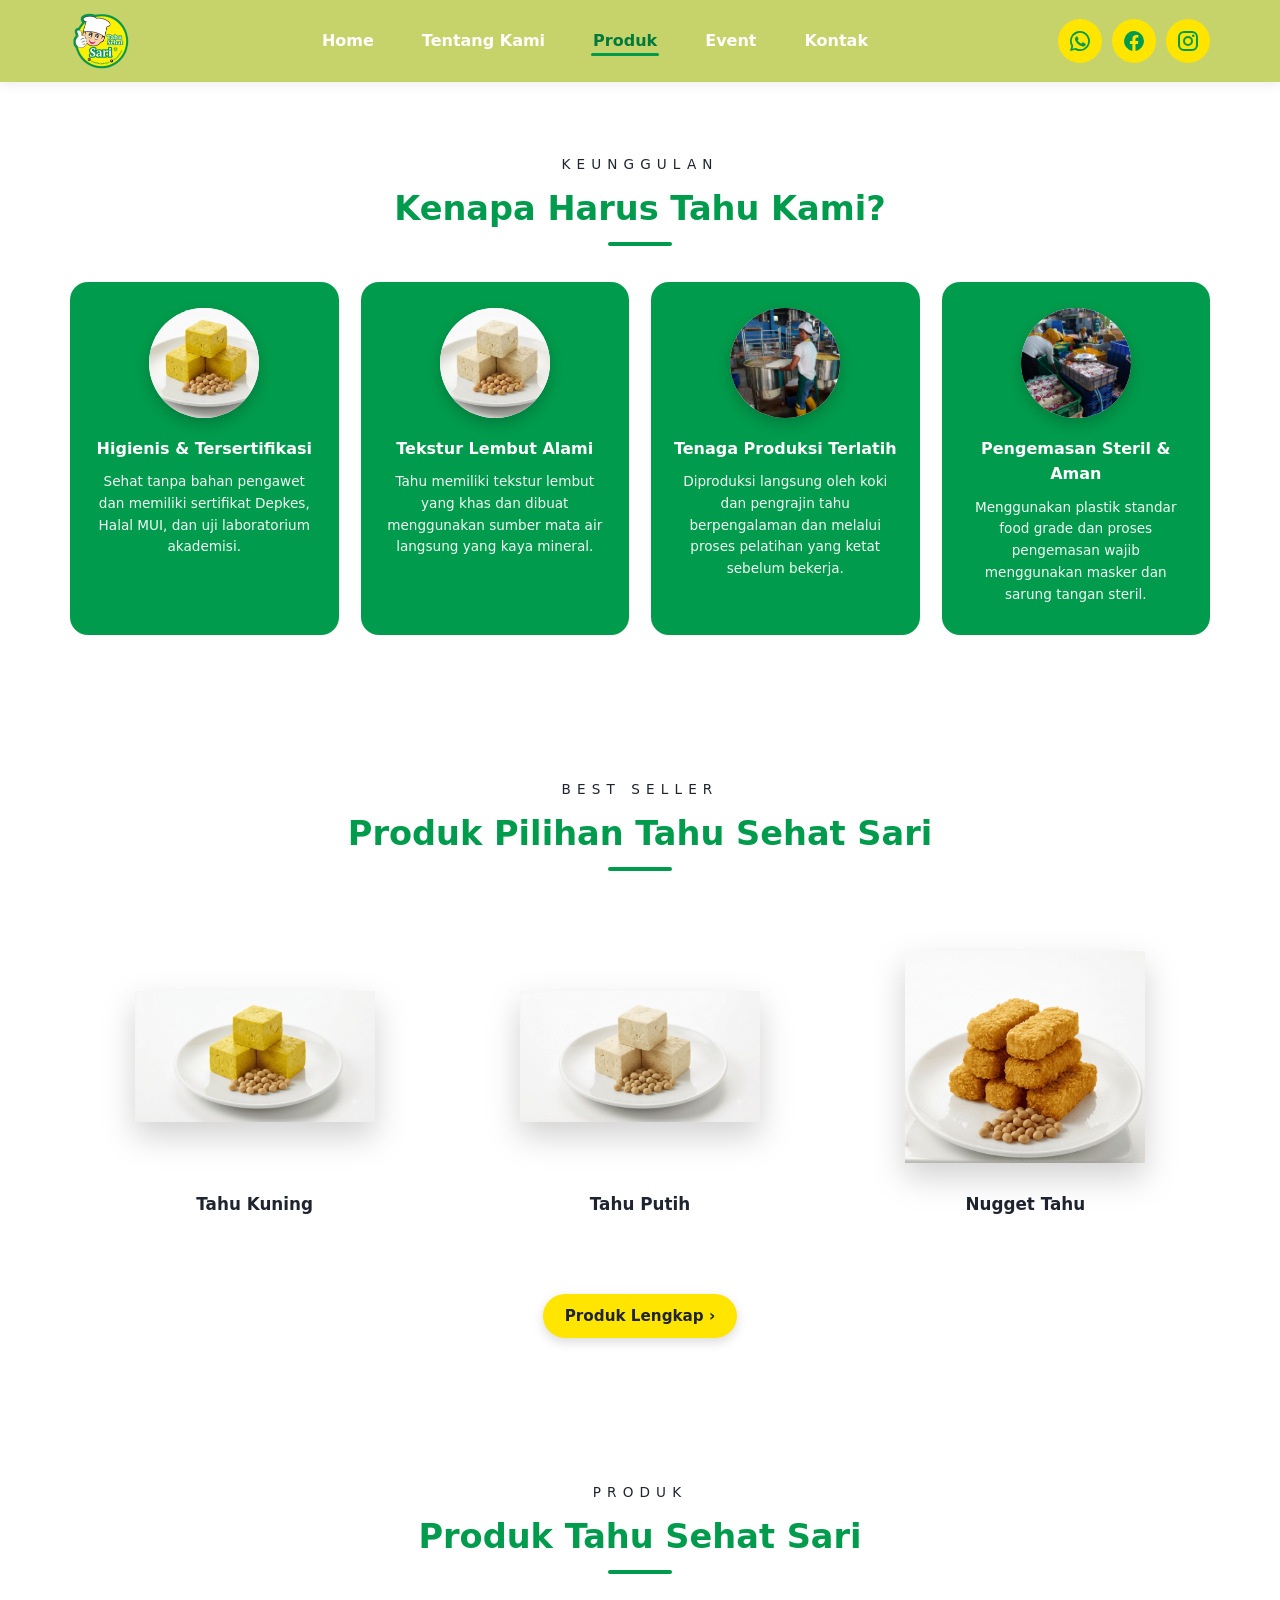
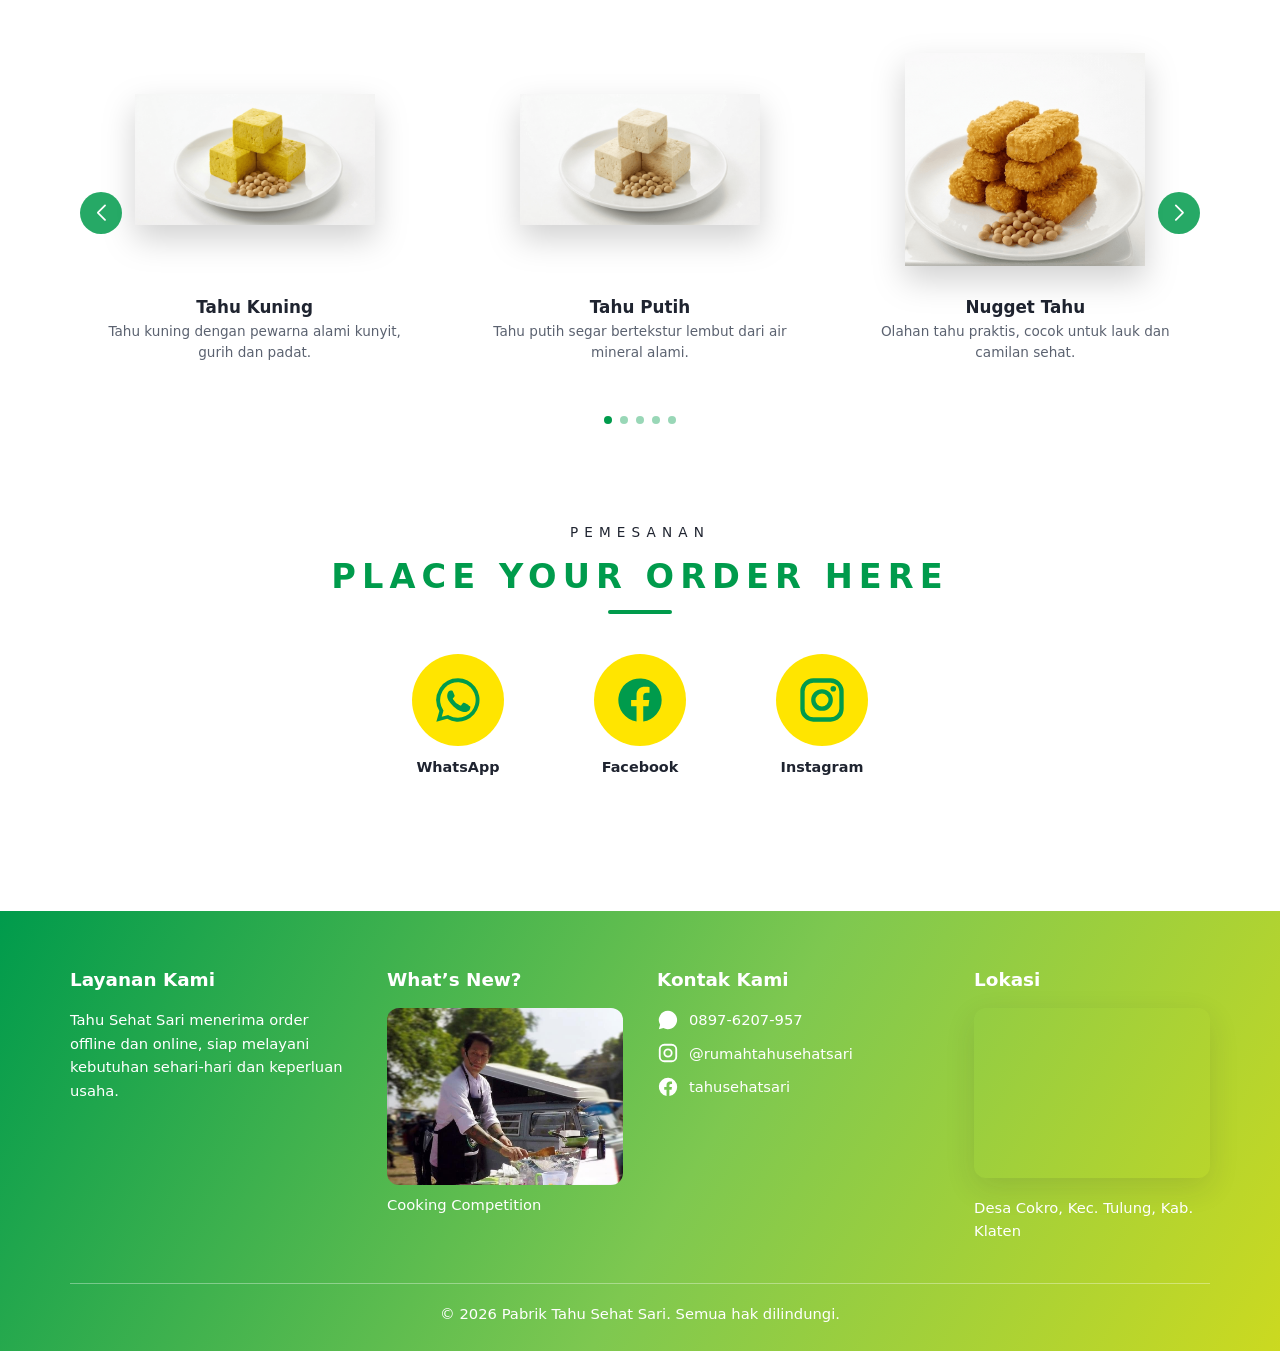
==== commit 98d9f254: "Add files via upload" ====
--- a/produk.html
+++ b/produk.html
@@ -85,14 +85,14 @@
             </p>
           </article>
           <article class="feature-card reveal">
-            <div class="feature-card__img"><img src="assets/tahu-kuning.jpeg" alt="Tenaga produksi terlatih"
+            <div class="feature-card__img"><img src="assets/home/DSC08883.jpg" alt="Tenaga produksi terlatih"
                 loading="lazy" /></div>
             <h3>Tenaga Produksi Terlatih</h3>
             <p>Diproduksi langsung oleh koki dan pengrajin tahu berpengalaman dan melalui proses pelatihan yang ketat
               sebelum bekerja.</p>
           </article>
           <article class="feature-card reveal">
-            <div class="feature-card__img"><img src="assets/tahu-putih.jpeg" alt="Pengemasan steril" loading="lazy" />
+            <div class="feature-card__img"><img src="assets/home/DSC08902.jpg" alt="Pengemasan steril" loading="lazy" />
             </div>
             <h3>Pengemasan Steril &amp; Aman</h3>
             <p>Menggunakan plastik standar food grade dan proses pengemasan wajib menggunakan masker dan sarung tangan
@@ -169,16 +169,16 @@
             </div>
             <div class="swiper-slide">
               <article class="product-card">
-                <img src="assets/tahu-kuning.jpeg" alt="Tahu Kuning kemasan" loading="lazy" />
-                <h3>Tahu Kuning Kemasan</h3>
-                <p>Dikemas higienis dengan plastik standar food grade.</p>
-              </article>
-            </div>
-            <div class="swiper-slide">
-              <article class="product-card">
-                <img src="assets/tahu-putih.jpeg" alt="Tahu Putih kemasan" loading="lazy" />
-                <h3>Tahu Putih Kemasan</h3>
-                <p>Siap kirim untuk kebutuhan rumah tangga maupun usaha.</p>
+                <img src="assets/gambar-tahu/tahu-bulat.jpeg" alt="Tahu Bulat" loading="lazy" />
+                <h3>Tahu Bulat</h3>
+                <p>Tahu yang dibentuk menjadi bulat dan digoreng.</p>
+              </article>
+            </div>
+            <div class="swiper-slide">
+              <article class="product-card">
+                <img src="assets/gambar-tahu/tahu-rolade.jpeg" alt="Tahu Rolade" loading="lazy" />
+                <h3>Tahu Rolade</h3>
+                <p>Olahan tahu praktis, cocok untuk lauk dan camilan sehat.</p>
               </article>
             </div>
           </div>
@@ -295,4 +295,4 @@
   <script src="js/main.js"></script>
 </body>
 
-</html>
+</html>
--- a/css/style.css
+++ b/css/style.css
@@ -20,9 +20,15 @@
   --transition: 0.3s ease;
 }
 
-* { margin: 0; padding: 0; box-sizing: border-box; }
-
-html { scroll-behavior: smooth; }
+* {
+  margin: 0;
+  padding: 0;
+  box-sizing: border-box;
+}
+
+html {
+  scroll-behavior: smooth;
+}
 
 body {
   font-family: "Poppins", system-ui, -apple-system, "Segoe UI", sans-serif;
@@ -32,9 +38,15 @@
   overflow-x: hidden;
 }
 
-img { max-width: 100%; display: block; }
-
-a { text-decoration: none; color: inherit; }
+img {
+  max-width: 100%;
+  display: block;
+}
+
+a {
+  text-decoration: none;
+  color: inherit;
+}
 
 .container {
   width: min(1140px, 92%);
@@ -49,7 +61,10 @@
 }
 
 @media (prefers-reduced-motion: reduce) {
-  *, *::before, *::after {
+
+  *,
+  *::before,
+  *::after {
     animation-duration: 0.01ms !important;
     transition-duration: 0.01ms !important;
     scroll-behavior: auto !important;
@@ -82,7 +97,10 @@
   object-fit: contain;
   transition: transform var(--transition);
 }
-.navbar__logo:hover img { transform: scale(1.08) rotate(-3deg); }
+
+.navbar__logo:hover img {
+  transform: scale(1.08) rotate(-3deg);
+}
 
 .navbar__menu {
   display: flex;
@@ -114,10 +132,18 @@
   transition: transform var(--transition);
 }
 
-.navbar__link:hover { color: var(--green-dark); }
+.navbar__link:hover {
+  color: var(--green-dark);
+}
+
 .navbar__link:hover::after,
-.navbar__link.active::after { transform: scaleX(1); }
-.navbar__link.active { color: var(--green-dark); }
+.navbar__link.active::after {
+  transform: scaleX(1);
+}
+
+.navbar__link.active {
+  color: var(--green-dark);
+}
 
 .navbar__socials {
   display: flex;
@@ -136,7 +162,12 @@
   color: var(--green);
   transition: transform var(--transition), box-shadow var(--transition), background var(--transition);
 }
-.social-btn svg { width: 24px; height: 24px; }
+
+.social-btn svg {
+  width: 24px;
+  height: 24px;
+}
+
 .social-btn:hover {
   transform: translateY(-4px) scale(1.06);
   box-shadow: 0 8px 16px rgba(0, 0, 0, 0.18);
@@ -156,6 +187,7 @@
   align-items: center;
   gap: 6px;
 }
+
 .navbar__toggle span {
   width: 26px;
   height: 3px;
@@ -163,14 +195,25 @@
   background: var(--white);
   transition: transform var(--transition), opacity var(--transition);
 }
-.navbar__toggle.open span:nth-child(1) { transform: translateY(9px) rotate(45deg); }
-.navbar__toggle.open span:nth-child(2) { opacity: 0; }
-.navbar__toggle.open span:nth-child(3) { transform: translateY(-9px) rotate(-45deg); }
+
+.navbar__toggle.open span:nth-child(1) {
+  transform: translateY(9px) rotate(45deg);
+}
+
+.navbar__toggle.open span:nth-child(2) {
+  opacity: 0;
+}
+
+.navbar__toggle.open span:nth-child(3) {
+  transform: translateY(-9px) rotate(-45deg);
+}
 
 /* =========================================================
    SECTION HELPERS
    ========================================================= */
-.section { padding: 72px 0; }
+.section {
+  padding: 72px 0;
+}
 
 .section__eyebrow {
   display: block;
@@ -197,6 +240,7 @@
   margin-inline: auto;
   padding-bottom: 10px;
 }
+
 .section__title--underline::after {
   content: "";
   position: absolute;
@@ -222,6 +266,7 @@
   box-shadow: 0 4px 12px rgba(0, 0, 0, 0.15);
   transition: transform var(--transition), box-shadow var(--transition), background var(--transition);
 }
+
 .btn:hover {
   transform: translateY(-3px);
   box-shadow: 0 10px 20px rgba(0, 0, 0, 0.2);
@@ -235,12 +280,18 @@
   transform: translateY(28px);
   transition: opacity 0.7s ease, transform 0.7s ease;
 }
-.reveal.visible { opacity: 1; transform: none; }
+
+.reveal.visible {
+  opacity: 1;
+  transform: none;
+}
 
 /* =========================================================
    SWIPER (umum)
    ========================================================= */
-.swiper { width: 100%; }
+.swiper {
+  width: 100%;
+}
 
 .swiper-slide img {
   width: 100%;
@@ -257,13 +308,28 @@
   border-radius: 50%;
   transition: background var(--transition), transform var(--transition);
 }
+
 .swiper-button-next::after,
-.swiper-button-prev::after { font-size: 16px; font-weight: 800; }
+.swiper-button-prev::after {
+  font-size: 16px;
+  font-weight: 800;
+}
+
 .swiper-button-next:hover,
-.swiper-button-prev:hover { background: var(--green-dark); transform: scale(1.1); }
-
-.swiper-pagination-bullet { background: var(--green); opacity: 0.4; }
-.swiper-pagination-bullet-active { opacity: 1; background: var(--green); }
+.swiper-button-prev:hover {
+  background: var(--green-dark);
+  transform: scale(1.1);
+}
+
+.swiper-pagination-bullet {
+  background: var(--green);
+  opacity: 0.4;
+}
+
+.swiper-pagination-bullet-active {
+  opacity: 1;
+  background: var(--green);
+}
 
 /* =========================================================
    HOME — HERO
@@ -278,12 +344,15 @@
   overflow: hidden;
 }
 
-.hero__swiper,
-.hero__swiper .swiper-wrapper,
-.hero__swiper .swiper-slide {
+.hero__swiper {
   position: absolute;
   inset: 0;
   z-index: -2;
+  height: 100%;
+}
+
+.hero__swiper .swiper-wrapper,
+.hero__swiper .swiper-slide {
   height: 100%;
 }
 
@@ -351,13 +420,51 @@
   margin-bottom: 22px;
 }
 
-.about-brief__media { position: relative; }
+.about-brief__media {
+  position: relative;
+  display: grid;
+  grid-template-columns: 88px 1fr;
+  gap: 14px;
+  aspect-ratio: 4 / 3;
+}
 
 .about-brief__swiper {
   border-radius: var(--radius);
   overflow: hidden;
   box-shadow: var(--shadow);
-  aspect-ratio: 4 / 3;
+  height: 100%;
+  min-height: 0;
+}
+
+.about-brief__thumbs {
+  height: 100%;
+  min-height: 0;
+}
+
+.about-brief__thumbs .swiper-slide {
+  border-radius: 10px;
+  overflow: hidden;
+  cursor: pointer;
+  opacity: 0.55;
+  box-shadow: 0 4px 10px rgba(0, 0, 0, 0.12);
+  transition: opacity var(--transition), transform var(--transition);
+}
+
+.about-brief__thumbs .swiper-slide:hover {
+  opacity: 0.85;
+}
+
+.about-brief__thumbs .swiper-slide-thumb-active {
+  opacity: 1;
+  outline: 3px solid var(--green);
+  outline-offset: -3px;
+}
+
+@media (max-width: 560px) {
+  .about-brief__media {
+    grid-template-columns: 64px 1fr;
+    gap: 10px;
+  }
 }
 
 /* =========================================================
@@ -397,7 +504,11 @@
   max-width: 380px;
   transition: transform var(--transition), box-shadow var(--transition);
 }
-.cert-card:hover { transform: translateY(-6px); box-shadow: 0 18px 40px rgba(0,0,0,0.18); }
+
+.cert-card:hover {
+  transform: translateY(-6px);
+  box-shadow: 0 18px 40px rgba(0, 0, 0, 0.18);
+}
 
 .cert-card__logos {
   display: flex;
@@ -405,16 +516,33 @@
   justify-content: center;
   margin-bottom: 16px;
 }
-.cert-card__logos img { height: 58px; object-fit: contain; }
-
-.cert-card__item { text-align: center; margin-bottom: 12px; }
-.cert-card__item strong { display: block; font-size: 0.9rem; }
-.cert-card__item span { font-size: 0.8rem; color: var(--gray); }
+
+.cert-card__logos img {
+  height: 58px;
+  object-fit: contain;
+}
+
+.cert-card__item {
+  text-align: center;
+  margin-bottom: 12px;
+}
+
+.cert-card__item strong {
+  display: block;
+  font-size: 0.9rem;
+}
+
+.cert-card__item span {
+  font-size: 0.8rem;
+  color: var(--gray);
+}
 
 /* =========================================================
    HOME — KEUNGGULAN
    ========================================================= */
-.features { background: var(--white); }
+.features {
+  background: var(--white);
+}
 
 .features__grid {
   display: grid;
@@ -431,6 +559,7 @@
   text-align: center;
   transition: transform var(--transition), box-shadow var(--transition), background var(--transition);
 }
+
 .feature-card:hover {
   transform: translateY(-10px);
   box-shadow: 0 18px 34px rgba(0, 122, 60, 0.35);
@@ -449,18 +578,38 @@
   justify-content: center;
   box-shadow: 0 6px 14px rgba(0, 0, 0, 0.2);
 }
-.feature-card__img img { width: 100%; height: 100%; object-fit: cover; transition: transform var(--transition); }
-.feature-card:hover .feature-card__img img { transform: scale(1.12); }
-
-.feature-card h3 { font-size: 1rem; margin-bottom: 10px; }
-.feature-card p { font-size: 0.85rem; opacity: 0.95; }
+
+.feature-card__img img {
+  width: 100%;
+  height: 100%;
+  object-fit: cover;
+  transition: transform var(--transition);
+}
+
+.feature-card:hover .feature-card__img img {
+  transform: scale(1.12);
+}
+
+.feature-card h3 {
+  font-size: 1rem;
+  margin-bottom: 10px;
+}
+
+.feature-card p {
+  font-size: 0.85rem;
+  opacity: 0.95;
+}
 
 /* =========================================================
    HOME / PRODUK — PRODUK
    ========================================================= */
-.products { text-align: center; }
-
-.products__swiper { padding: 30px 6px 54px; }
+.products {
+  text-align: center;
+}
+
+.products__swiper {
+  padding: 30px 6px 54px;
+}
 
 .product-card {
   background: var(--white);
@@ -469,6 +618,7 @@
   transition: transform var(--transition), box-shadow var(--transition);
   height: 100%;
 }
+
 .product-card:hover {
   transform: translateY(-8px);
   box-shadow: var(--shadow);
@@ -482,10 +632,20 @@
   filter: drop-shadow(0 14px 16px rgba(0, 0, 0, 0.18));
   transition: transform var(--transition);
 }
-.product-card:hover img { transform: scale(1.07) rotate(1.5deg); }
-
-.product-card h3 { font-size: 1.05rem; font-weight: 700; }
-.product-card p { font-size: 0.85rem; color: var(--gray); }
+
+.product-card:hover img {
+  transform: scale(1.07) rotate(1.5deg);
+}
+
+.product-card h3 {
+  font-size: 1.05rem;
+  font-weight: 700;
+}
+
+.product-card p {
+  font-size: 0.85rem;
+  color: var(--gray);
+}
 
 /* =========================================================
    HOME — KLIEN
@@ -498,12 +658,16 @@
   gap: 48px;
   margin: 34px 0 44px;
 }
+
 .clients__logos img {
   height: 96px;
   object-fit: contain;
   transition: transform var(--transition);
 }
-.clients__logos img:hover { transform: scale(1.06); }
+
+.clients__logos img:hover {
+  transform: scale(1.06);
+}
 
 .clients__grid {
   display: grid;
@@ -522,7 +686,11 @@
   padding: 6px 20px;
   border-radius: 999px;
 }
-.client-group__label--yellow { background: var(--yellow); color: var(--dark); }
+
+.client-group__label--yellow {
+  background: var(--yellow);
+  color: var(--dark);
+}
 
 .client-group ol {
   margin: 0 0 22px;
@@ -531,12 +699,17 @@
   font-weight: 600;
   font-size: 0.95rem;
 }
+
 .client-group ol li {
   padding: 4px 8px;
   border-radius: 8px;
   transition: background var(--transition), transform var(--transition);
 }
-.client-group ol li:hover { background: var(--olive-soft); transform: translateX(6px); }
+
+.client-group ol li:hover {
+  background: var(--olive-soft);
+  transform: translateX(6px);
+}
 
 /* =========================================================
    FOOTER
@@ -554,9 +727,15 @@
   gap: 34px;
 }
 
-.footer h3 { font-size: 1.15rem; margin-bottom: 14px; }
-
-.footer p, .footer a { font-size: 0.92rem; }
+.footer h3 {
+  font-size: 1.15rem;
+  margin-bottom: 14px;
+}
+
+.footer p,
+.footer a {
+  font-size: 0.92rem;
+}
 
 .footer__contact li {
   list-style: none;
@@ -565,9 +744,22 @@
   gap: 10px;
   margin-bottom: 10px;
 }
-.footer__contact svg { width: 22px; height: 22px; flex-shrink: 0; }
-.footer__contact a { transition: color var(--transition), transform var(--transition); display: inline-block; }
-.footer__contact a:hover { color: var(--yellow); transform: translateX(4px); }
+
+.footer__contact svg {
+  width: 22px;
+  height: 22px;
+  flex-shrink: 0;
+}
+
+.footer__contact a {
+  transition: color var(--transition), transform var(--transition);
+  display: inline-block;
+}
+
+.footer__contact a:hover {
+  color: var(--yellow);
+  transform: translateX(4px);
+}
 
 .footer__news img {
   border-radius: 12px;
@@ -576,7 +768,10 @@
   margin-bottom: 8px;
   transition: transform var(--transition);
 }
-.footer__news a:hover img { transform: scale(1.04); }
+
+.footer__news a:hover img {
+  transform: scale(1.04);
+}
 
 .footer__map {
   border: 0;
@@ -605,6 +800,7 @@
 .page-hero--brush {
   position: relative;
 }
+
 .page-hero--brush::after {
   content: "";
   position: absolute;
@@ -630,14 +826,68 @@
   align-items: center;
 }
 
-.about__text { text-align: justify; font-size: 0.98rem; }
-.about__text p + p { margin-top: 12px; }
-
-.about__swiper {
+.about__text {
+  text-align: justify;
+  font-size: 0.98rem;
+}
+
+.about__text p+p {
+  margin-top: 12px;
+}
+
+.about__media {
+  display: grid;
+  grid-template-rows: minmax(0, 1fr) 92px;
+  gap: 12px;
+  aspect-ratio: 4 / 3;
+  min-width: 0;
+}
+
+.about__frame {
   border-radius: var(--radius);
   overflow: hidden;
   box-shadow: var(--shadow);
-  aspect-ratio: 4 / 3;
+  isolation: isolate;
+  height: 100%;
+  min-height: 0;
+}
+
+.about__frame .swiper,
+.about__frame .swiper-wrapper,
+.about__frame .swiper-slide {
+  height: 100%;
+}
+
+.about__thumbs {
+  width: 100%;
+  height: 100%;
+  min-height: 0;
+}
+
+.about__thumbs .swiper-slide {
+  border-radius: 10px;
+  overflow: hidden;
+  cursor: pointer;
+  opacity: 0.55;
+  box-shadow: 0 4px 10px rgba(0, 0, 0, 0.12);
+  transition: opacity var(--transition), transform var(--transition);
+}
+
+.about__thumbs .swiper-slide:hover {
+  opacity: 0.85;
+}
+
+.about__thumbs .swiper-slide-thumb-active {
+  opacity: 1;
+  outline: 3px solid var(--green);
+  outline-offset: -3px;
+}
+
+@media (max-width: 560px) {
+  .about__media {
+    grid-template-rows: minmax(0, 1fr) 72px;
+    gap: 10px;
+  }
 }
 
 .vm__title {
@@ -654,9 +904,19 @@
   box-shadow: 0 6px 18px rgba(0, 0, 0, 0.08);
   transition: transform var(--transition), box-shadow var(--transition);
 }
-.vm__card:hover { transform: translateY(-5px); box-shadow: var(--shadow); }
-.vm__card ol { padding-left: 20px; }
-.vm__card li + li { margin-top: 8px; }
+
+.vm__card:hover {
+  transform: translateY(-5px);
+  box-shadow: var(--shadow);
+}
+
+.vm__card ol {
+  padding-left: 20px;
+}
+
+.vm__card li+li {
+  margin-top: 8px;
+}
 
 .big-banner {
   position: relative;
@@ -666,7 +926,13 @@
   aspect-ratio: 16 / 8;
   isolation: isolate;
 }
-.big-banner .swiper, .big-banner .swiper-wrapper, .big-banner .swiper-slide { height: 100%; }
+
+.big-banner .swiper,
+.big-banner .swiper-wrapper,
+.big-banner .swiper-slide {
+  height: 100%;
+}
+
 .big-banner__caption {
   position: absolute;
   z-index: 5;
@@ -675,16 +941,19 @@
   color: var(--white);
   pointer-events: none;
 }
+
 .big-banner__caption h3 {
   font-size: clamp(1.3rem, 3.4vw, 2.4rem);
   line-height: 1.2;
   text-shadow: 0 3px 12px rgba(0, 0, 0, 0.55);
 }
+
 .big-banner__caption p {
   color: #6fe3ff;
   font-weight: 600;
   text-shadow: 0 2px 8px rgba(0, 0, 0, 0.6);
 }
+
 .big-banner::before {
   content: "";
   position: absolute;
@@ -694,13 +963,17 @@
   pointer-events: none;
 }
 
-.certs { text-align: center; }
+.certs {
+  text-align: center;
+}
+
 .certs__grid {
   display: grid;
   grid-template-columns: repeat(3, 1fr);
   gap: 26px;
   margin-top: 30px;
 }
+
 .cert-item {
   display: grid;
   grid-template-columns: 92px 1fr;
@@ -713,27 +986,57 @@
   box-shadow: 0 4px 16px rgba(0, 0, 0, 0.08);
   transition: transform var(--transition), box-shadow var(--transition);
 }
-.cert-item:hover { transform: translateY(-6px); box-shadow: var(--shadow); }
-.cert-item img { width: 92px; height: 92px; object-fit: contain; }
-.cert-item h3 { color: var(--green); font-size: 0.98rem; }
-.cert-item p { font-size: 0.78rem; color: var(--gray); }
-.cert-item small { font-size: 0.75rem; font-weight: 600; }
+
+.cert-item:hover {
+  transform: translateY(-6px);
+  box-shadow: var(--shadow);
+}
+
+.cert-item img {
+  width: 92px;
+  height: 92px;
+  object-fit: contain;
+}
+
+.cert-item h3 {
+  color: var(--green);
+  font-size: 0.98rem;
+}
+
+.cert-item p {
+  font-size: 0.78rem;
+  color: var(--gray);
+}
+
+.cert-item small {
+  font-size: 0.75rem;
+  font-weight: 600;
+}
 
 /* =========================================================
    HALAMAN: PRODUK
    ========================================================= */
-.order { text-align: center; }
+.order {
+  text-align: center;
+}
+
 .order__socials {
   display: flex;
   justify-content: center;
   gap: clamp(26px, 8vw, 90px);
   margin-top: 40px;
 }
+
 .order__socials .social-btn {
   width: 92px;
   height: 92px;
 }
-.order__socials .social-btn svg { width: 52px; height: 52px; }
+
+.order__socials .social-btn svg {
+  width: 52px;
+  height: 52px;
+}
+
 .order__socials span {
   display: block;
   margin-top: 10px;
@@ -745,7 +1048,9 @@
 /* =========================================================
    HALAMAN: EVENT
    ========================================================= */
-.event-section { padding: 56px 0 20px; }
+.event-section {
+  padding: 56px 0 20px;
+}
 
 .event-section__title {
   text-align: center;
@@ -755,7 +1060,9 @@
   margin-bottom: 30px;
 }
 
-.gallery-swiper { padding-bottom: 50px; }
+.gallery-swiper {
+  padding-bottom: 50px;
+}
 
 .gallery-swiper .swiper-slide {
   border-radius: 14px;
@@ -763,18 +1070,39 @@
   aspect-ratio: 4 / 3;
   box-shadow: 0 6px 16px rgba(0, 0, 0, 0.12);
 }
-.gallery-swiper .swiper-slide img { transition: transform 0.5s ease; }
-.gallery-swiper .swiper-slide:hover img { transform: scale(1.08); }
-
-.outing { text-align: center; padding-bottom: 40px; }
-.outing__eyebrow { letter-spacing: 0.45em; font-size: 1rem; font-weight: 500; }
-.outing__year { font-size: clamp(2rem, 6vw, 3rem); font-weight: 700; letter-spacing: 0.25em; margin-bottom: 34px; }
+
+.gallery-swiper .swiper-slide img {
+  transition: transform 0.5s ease;
+}
+
+.gallery-swiper .swiper-slide:hover img {
+  transform: scale(1.08);
+}
+
+.outing {
+  text-align: center;
+  padding-bottom: 40px;
+}
+
+.outing__eyebrow {
+  letter-spacing: 0.45em;
+  font-size: 1rem;
+  font-weight: 500;
+}
+
+.outing__year {
+  font-size: clamp(2rem, 6vw, 3rem);
+  font-weight: 700;
+  letter-spacing: 0.25em;
+  margin-bottom: 34px;
+}
 
 .outing__grid {
   display: grid;
   grid-template-columns: repeat(3, 1fr);
   gap: 20px;
 }
+
 .outing__pill {
   background: var(--pill);
   border-radius: 999px;
@@ -787,6 +1115,7 @@
   min-height: 84px;
   transition: transform var(--transition), box-shadow var(--transition), background var(--transition);
 }
+
 .outing__pill:hover {
   transform: translateY(-6px) scale(1.02);
   background: var(--green);
@@ -797,7 +1126,9 @@
 /* =========================================================
    HALAMAN: KONTAK
    ========================================================= */
-.contact { padding: 60px 0 30px; }
+.contact {
+  padding: 60px 0 30px;
+}
 
 .contact__title {
   color: var(--green);
@@ -805,7 +1136,13 @@
   font-weight: 700;
   margin-bottom: 10px;
 }
-.contact__lead { color: var(--gray); max-width: 620px; margin-bottom: 40px; text-align: justify; }
+
+.contact__lead {
+  color: var(--gray);
+  max-width: 620px;
+  margin-bottom: 40px;
+  text-align: justify;
+}
 
 .contact__grid {
   display: grid;
@@ -814,16 +1151,31 @@
   align-items: start;
 }
 
-.contact__item { margin-bottom: 26px; padding-left: 26px; }
-.contact__item h3 { font-size: 1.3rem; margin-bottom: 4px; }
-.contact__item a, .contact__item p {
+.contact__item {
+  margin-bottom: 26px;
+  padding-left: 26px;
+}
+
+.contact__item h3 {
+  font-size: 1.3rem;
+  margin-bottom: 4px;
+}
+
+.contact__item a,
+.contact__item p {
   color: var(--gray);
   text-decoration: underline;
   text-underline-offset: 4px;
   transition: color var(--transition);
 }
-.contact__item p { text-decoration: none; }
-.contact__item a:hover { color: var(--green); }
+
+.contact__item p {
+  text-decoration: none;
+}
+
+.contact__item a:hover {
+  color: var(--green);
+}
 
 .contact__map {
   border: 0;
@@ -838,14 +1190,29 @@
    RESPONSIVE
    ========================================================= */
 @media (max-width: 992px) {
-  .features__grid { grid-template-columns: repeat(2, 1fr); }
-  .footer__grid { grid-template-columns: 1fr 1fr; }
-  .certs__grid { grid-template-columns: 1fr; max-width: 520px; margin-inline: auto; }
-  .outing__grid { grid-template-columns: repeat(2, 1fr); }
+  .features__grid {
+    grid-template-columns: repeat(2, 1fr);
+  }
+
+  .footer__grid {
+    grid-template-columns: 1fr 1fr;
+  }
+
+  .certs__grid {
+    grid-template-columns: 1fr;
+    max-width: 520px;
+    margin-inline: auto;
+  }
+
+  .outing__grid {
+    grid-template-columns: repeat(2, 1fr);
+  }
 }
 
 @media (max-width: 768px) {
-  .navbar__toggle { display: flex; }
+  .navbar__toggle {
+    display: flex;
+  }
 
   .navbar__menu {
     position: absolute;
@@ -861,28 +1228,82 @@
     transition: max-height 0.4s ease;
     box-shadow: 0 12px 20px rgba(0, 0, 0, 0.12);
   }
-  .navbar__menu.open { max-height: 420px; }
-  .navbar__menu li { width: 100%; text-align: center; }
-  .navbar__link { display: block; padding: 14px 0; }
-  .navbar__link::after { display: none; }
-  .navbar__link:hover, .navbar__link.active { background: rgba(255, 255, 255, 0.25); }
+
+  .navbar__menu.open {
+    max-height: 420px;
+  }
+
+  .navbar__menu li {
+    width: 100%;
+    text-align: center;
+  }
+
+  .navbar__link {
+    display: block;
+    padding: 14px 0;
+  }
+
+  .navbar__link::after {
+    display: none;
+  }
+
+  .navbar__link:hover,
+  .navbar__link.active {
+    background: rgba(255, 255, 255, 0.25);
+  }
 
   .about-brief__grid,
   .about__grid,
   .clients__grid,
-  .contact__grid { grid-template-columns: 1fr; }
-
-  .hero { min-height: 64vh; }
-  .big-banner { aspect-ratio: 4 / 3; }
-  .section { padding: 52px 0; }
+  .contact__grid {
+    grid-template-columns: 1fr;
+  }
+
+  .hero {
+    min-height: 64vh;
+  }
+
+  .big-banner {
+    aspect-ratio: 4 / 3;
+  }
+
+  .section {
+    padding: 52px 0;
+  }
 }
 
 @media (max-width: 560px) {
-  .features__grid { grid-template-columns: 1fr; max-width: 320px; margin-inline: auto; }
-  .footer__grid { grid-template-columns: 1fr; }
-  .outing__grid { grid-template-columns: 1fr; }
-  .navbar__socials .social-btn { width: 38px; height: 38px; }
-  .navbar__socials .social-btn svg { width: 20px; height: 20px; }
-  .order__socials .social-btn { width: 70px; height: 70px; }
-  .order__socials .social-btn svg { width: 38px; height: 38px; }
-}
+  .features__grid {
+    grid-template-columns: 1fr;
+    max-width: 320px;
+    margin-inline: auto;
+  }
+
+  .footer__grid {
+    grid-template-columns: 1fr;
+  }
+
+  .outing__grid {
+    grid-template-columns: 1fr;
+  }
+
+  .navbar__socials .social-btn {
+    width: 38px;
+    height: 38px;
+  }
+
+  .navbar__socials .social-btn svg {
+    width: 20px;
+    height: 20px;
+  }
+
+  .order__socials .social-btn {
+    width: 70px;
+    height: 70px;
+  }
+
+  .order__socials .social-btn svg {
+    width: 38px;
+    height: 38px;
+  }
+}
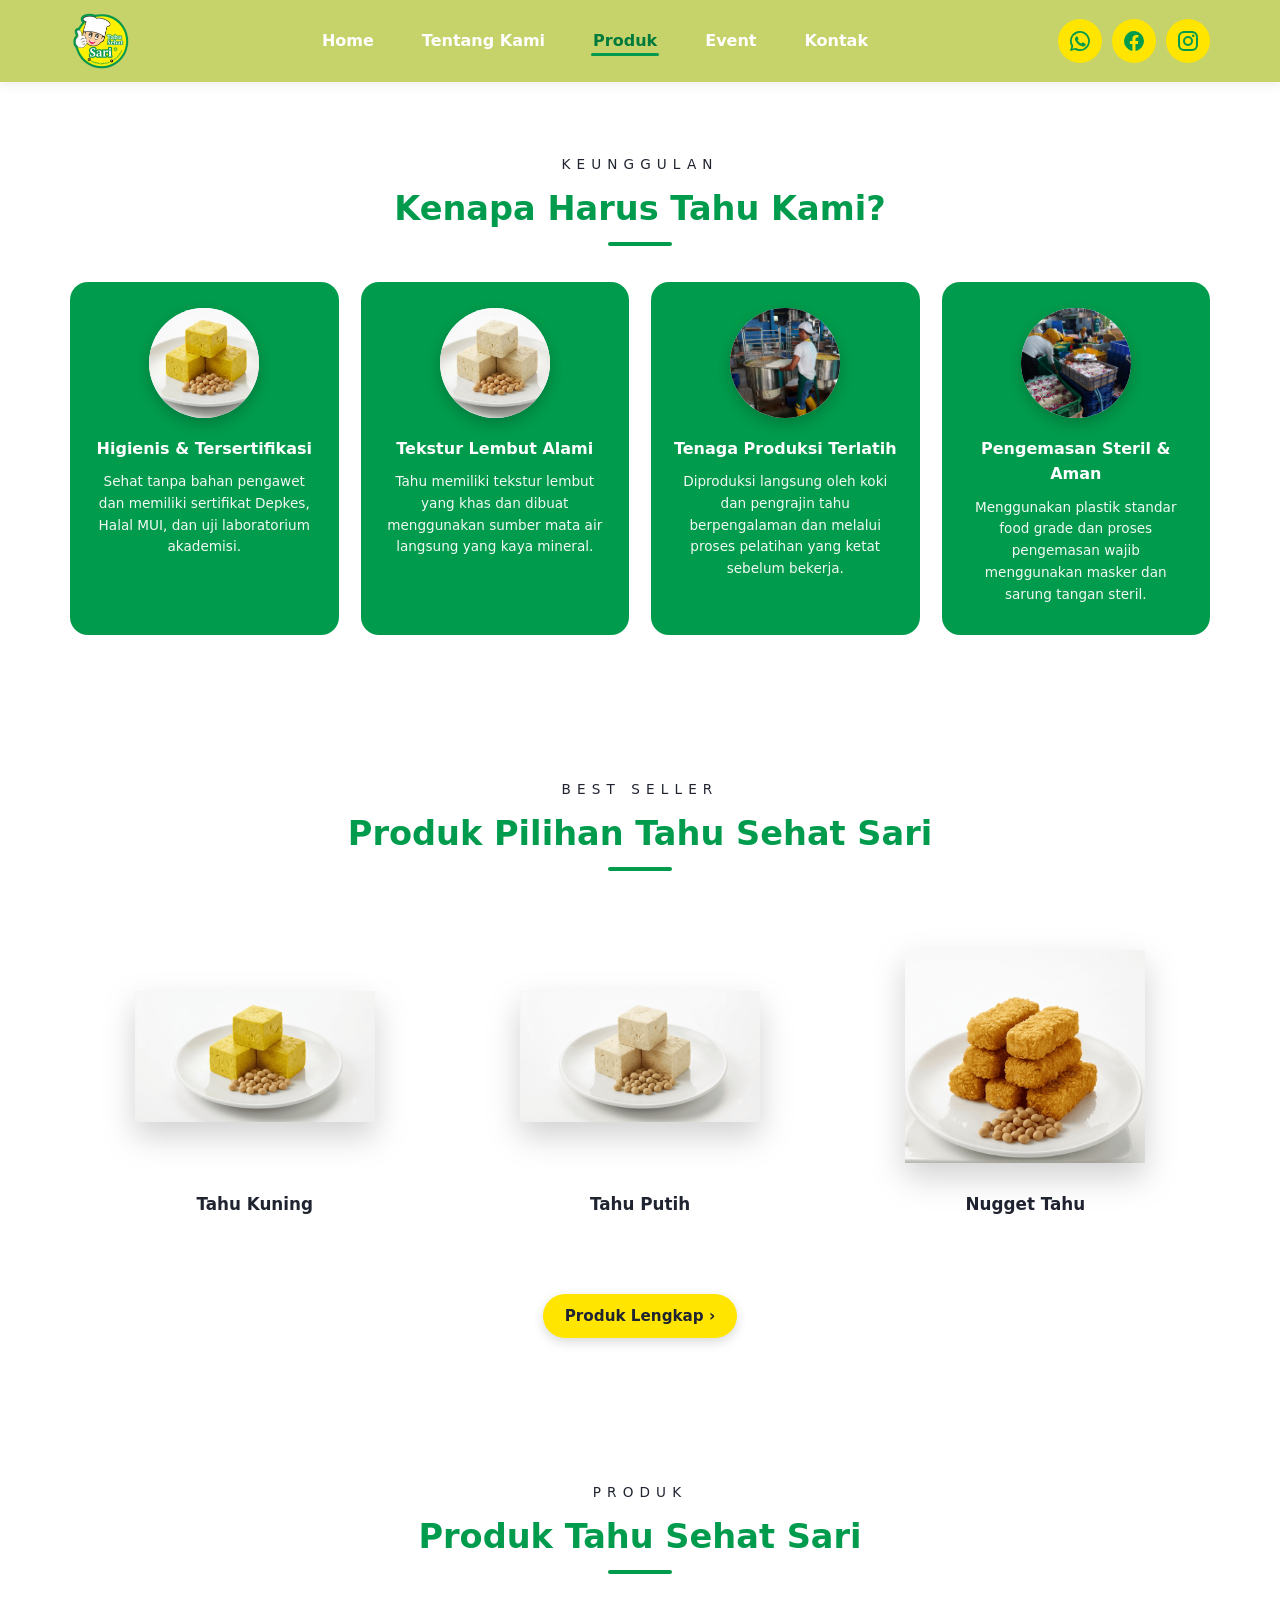
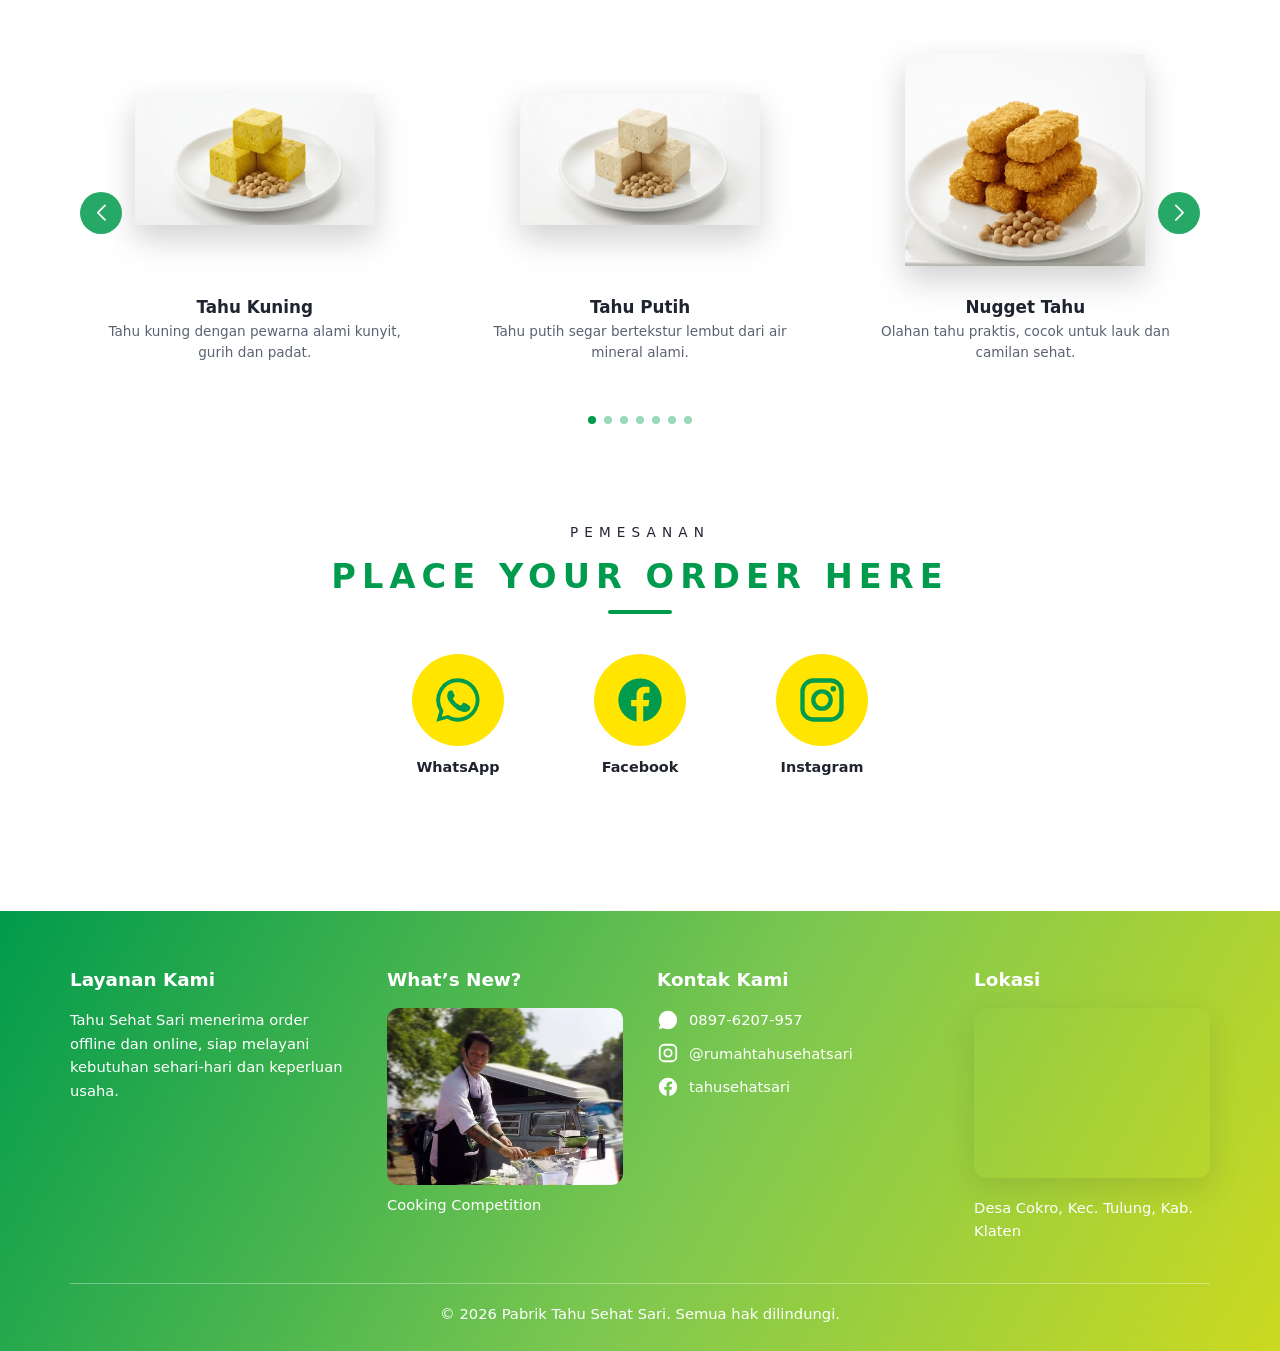
==== commit c05d8cd8: "Add files via upload" ====
--- a/produk.html
+++ b/produk.html
@@ -179,6 +179,20 @@
                 <img src="assets/gambar-tahu/tahu-rolade.jpeg" alt="Tahu Rolade" loading="lazy" />
                 <h3>Tahu Rolade</h3>
                 <p>Olahan tahu praktis, cocok untuk lauk dan camilan sehat.</p>
+              </article>
+            </div>
+            <div class="swiper-slide">
+              <article class="product-card">
+                <img src="assets/gambar-tahu/tahu-kelor.png" alt="Tahu Kelor" loading="lazy" />
+                <h3>Tahu Kelor</h3>
+                <p>Tahu yang dibuat dengan campuran daun kelor, sehingga kaya akan nutrisi dan mineral.</p>
+              </article>
+            </div>
+            <div class="swiper-slide">
+              <article class="product-card">
+                <img src="assets/gambar-tahu/tahu-madu.png" alt="Tahu Madu" loading="lazy" />
+                <h3>Tahu Madu</h3>
+                <p>Tahu dengan rasa manis dan gurih, cocok untuk camilan sehat.</p>
               </article>
             </div>
           </div>
